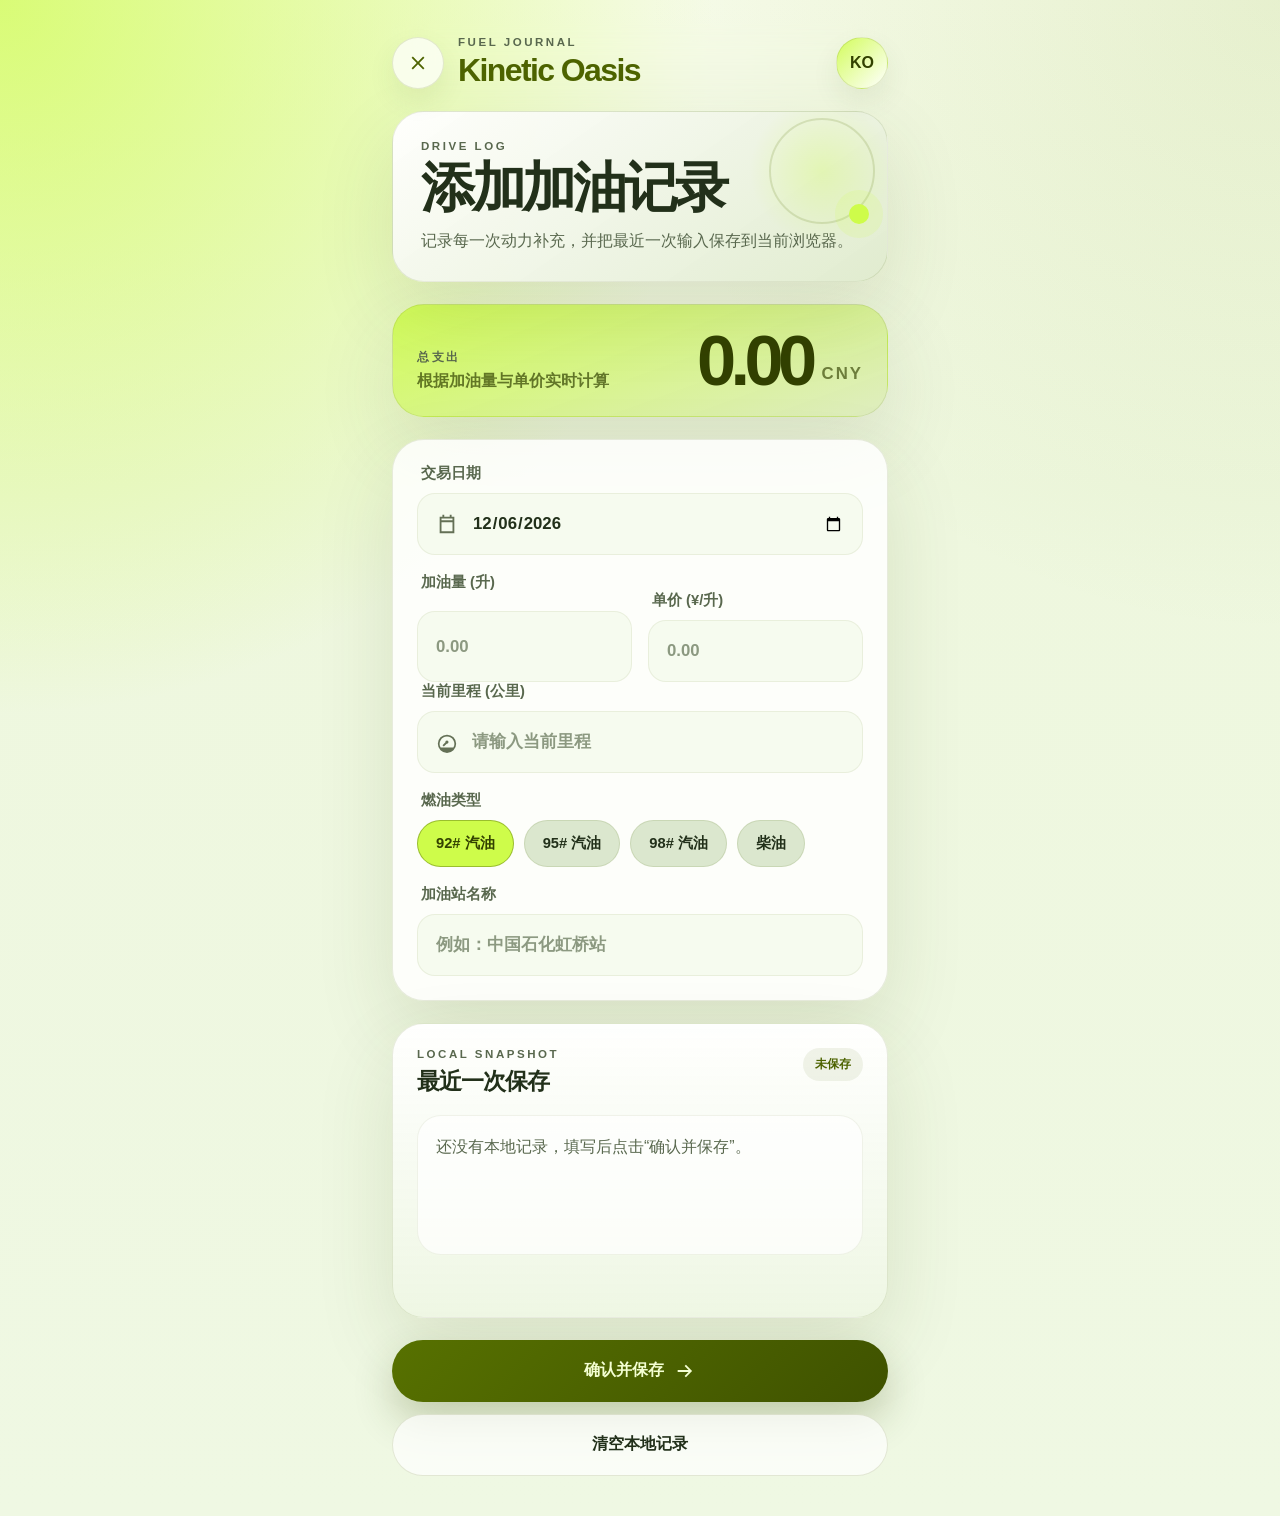
==== index.html @ adab6b33 "Initial commit: add Kinetic Oasis PWA" ====
<!DOCTYPE html>
<html lang="zh-CN">
<head>
  <meta charset="utf-8">
  <meta name="viewport" content="width=device-width, initial-scale=1.0, viewport-fit=cover">
  <meta name="description" content="Kinetic Oasis 加油记录应用，可在手机主屏幕安装并离线打开最近一次缓存页面。">
  <meta name="theme-color" content="#4d6300">
  <meta name="apple-mobile-web-app-capable" content="yes">
  <meta name="apple-mobile-web-app-status-bar-style" content="default">
  <meta name="apple-mobile-web-app-title" content="Kinetic Oasis">
  <title>Kinetic Oasis - 添加加油记录</title>
  <link rel="manifest" href="./manifest.webmanifest">
  <link rel="icon" href="./icons/icon-192.png" sizes="192x192" type="image/png">
  <link rel="apple-touch-icon" href="./icons/apple-touch-icon.png">
  <link rel="stylesheet" href="./styles.css">
</head>
<body>
  <div class="page-shell">
    <header class="topbar">
      <button class="icon-button" type="button" aria-label="关闭页面" data-action="close-page">
        <svg viewBox="0 0 24 24" aria-hidden="true">
          <path d="M6.4 5 5 6.4 10.6 12 5 17.6 6.4 19l5.6-5.6 5.6 5.6 1.4-1.4-5.6-5.6L19 6.4 17.6 5 12 10.6 6.4 5Z"></path>
        </svg>
      </button>
      <div class="brand-lockup">
        <p class="brand-eyebrow">Fuel Journal</p>
        <h1 class="brand-title">Kinetic Oasis</h1>
      </div>
      <div class="avatar" aria-hidden="true">KO</div>
    </header>

    <main class="content">
      <section class="hero">
        <div>
          <p class="hero-kicker">Drive Log</p>
          <h2>添加加油记录</h2>
          <p class="hero-copy">记录每一次动力补充，并把最近一次输入保存到当前浏览器。</p>
        </div>
        <div class="hero-orbit" aria-hidden="true">
          <span></span>
          <span></span>
          <span></span>
        </div>
      </section>

      <section class="summary-card">
        <div class="summary-copy">
          <p class="summary-label">总支出</p>
          <p class="summary-hint">根据加油量与单价实时计算</p>
        </div>
        <div class="summary-amount">
          <span class="amount-number" id="totalAmount">0.00</span>
          <span class="amount-currency">CNY</span>
        </div>
      </section>

      <form class="record-form" id="fuelForm">
        <section class="panel">
          <div class="field-group">
            <label class="field-label" for="date">交易日期</label>
            <div class="field-shell">
              <span class="field-icon" aria-hidden="true">
                <svg viewBox="0 0 24 24">
                  <path d="M7 2h2v2h6V2h2v2h3v18H4V4h3V2Zm11 8H6v10h12V10Zm0-4H6v2h12V6Z"></path>
                </svg>
              </span>
              <input id="date" name="date" type="date" required>
            </div>
          </div>

          <div class="field-grid">
            <div class="field-group">
              <label class="field-label" for="liters">加油量 (升)</label>
              <div class="field-shell">
                <input id="liters" name="liters" type="number" min="0" step="0.01" placeholder="0.00" inputmode="decimal" required>
              </div>
            </div>
            <div class="field-group">
              <label class="field-label" for="price">单价 (¥/升)</label>
              <div class="field-shell">
                <input id="price" name="price" type="number" min="0" step="0.01" placeholder="0.00" inputmode="decimal" required>
              </div>
            </div>
          </div>

          <div class="field-group">
            <label class="field-label" for="odometer">当前里程 (公里)</label>
            <div class="field-shell">
              <span class="field-icon" aria-hidden="true">
                <svg viewBox="0 0 24 24">
                  <path d="M12 4A10 10 0 1 0 22 14 10 10 0 0 0 12 4Zm0 2a8 8 0 0 1 6.93 12H5.07A8 8 0 0 1 12 6Zm0 4.25a1.75 1.75 0 0 0-1.7 2.14l-3.18 3.18 1.4 1.4 3.18-3.18A1.75 1.75 0 1 0 12 10.25Z"></path>
                </svg>
              </span>
              <input id="odometer" name="odometer" type="number" min="0" step="1" placeholder="请输入当前里程" inputmode="numeric" required>
            </div>
          </div>

          <div class="field-group">
            <p class="field-label">燃油类型</p>
            <div class="chip-row" id="fuelTypeGroup" role="radiogroup" aria-label="燃油类型">
              <button class="fuel-chip is-active" type="button" data-fuel-type="92# 汽油" role="radio" aria-checked="true">92# 汽油</button>
              <button class="fuel-chip" type="button" data-fuel-type="95# 汽油" role="radio" aria-checked="false">95# 汽油</button>
              <button class="fuel-chip" type="button" data-fuel-type="98# 汽油" role="radio" aria-checked="false">98# 汽油</button>
              <button class="fuel-chip" type="button" data-fuel-type="柴油" role="radio" aria-checked="false">柴油</button>
            </div>
          </div>

          <div class="field-group">
            <label class="field-label" for="station">加油站名称</label>
            <div class="field-shell">
              <input id="station" name="station" type="text" maxlength="40" placeholder="例如：中国石化虹桥站">
            </div>
          </div>
        </section>

        <section class="panel latest-panel">
          <div class="panel-heading">
            <div>
              <p class="panel-kicker">Local Snapshot</p>
              <h3>最近一次保存</h3>
            </div>
            <p class="panel-badge" id="saveState">未保存</p>
          </div>
          <div class="latest-card" id="latestRecord">
            <p class="latest-empty">还没有本地记录，填写后点击“确认并保存”。</p>
          </div>
          <p class="form-message" id="formMessage" aria-live="polite"></p>
        </section>

        <div class="action-row">
          <button class="primary-action" type="submit">
            <span>确认并保存</span>
            <svg viewBox="0 0 24 24" aria-hidden="true">
              <path d="M13 5.25 11.58 6.66 15.92 11H4v2h11.92l-4.34 4.34L13 18.75 19.75 12 13 5.25Z"></path>
            </svg>
          </button>
          <button class="ghost-action" id="clearButton" type="button">清空本地记录</button>
        </div>
      </form>
    </main>
  </div>

  <script src="./app.js"></script>
</body>
</html>
---- styles.css ----
:root {
  --background: #eef7de;
  --background-strong: #ddecbd;
  --surface: rgba(255, 255, 255, 0.84);
  --surface-strong: #f6fbef;
  --surface-muted: #dbe7ce;
  --surface-outline: rgba(77, 99, 0, 0.14);
  --text: #22301a;
  --text-soft: #59684e;
  --primary: #4d6300;
  --primary-bright: #cefc4a;
  --primary-ink: #324100;
  --danger: #9f2e12;
  --shadow: 0 30px 80px rgba(54, 71, 0, 0.12);
  --radius-xl: 32px;
  --radius-lg: 24px;
  --radius-md: 18px;
  --radius-sm: 14px;
  --font-display: "Segoe UI", "PingFang SC", "Microsoft YaHei", sans-serif;
  --font-body: "Segoe UI", "PingFang SC", "Microsoft YaHei", sans-serif;
}

* {
  box-sizing: border-box;
}

html {
  color-scheme: light;
}

body {
  margin: 0;
  min-height: 100vh;
  font-family: var(--font-body);
  color: var(--text);
  background:
    radial-gradient(circle at top left, rgba(206, 252, 74, 0.72), transparent 36%),
    radial-gradient(circle at top right, rgba(120, 162, 13, 0.12), transparent 32%),
    linear-gradient(180deg, #f6fbe9 0%, var(--background) 32%, #eff8e3 100%);
}

button,
input {
  font: inherit;
}

button {
  cursor: pointer;
}

input {
  width: 100%;
  border: 0;
  padding: 0;
  background: transparent;
  color: var(--text);
}

input:focus {
  outline: none;
}

input::-webkit-outer-spin-button,
input::-webkit-inner-spin-button {
  margin: 0;
  -webkit-appearance: none;
}

input[type="number"] {
  -moz-appearance: textfield;
}

.page-shell {
  width: min(100%, 540px);
  margin: 0 auto;
  padding: 24px 18px 40px;
}

.topbar {
  position: sticky;
  top: 0;
  z-index: 10;
  display: grid;
  grid-template-columns: 52px 1fr 52px;
  align-items: center;
  gap: 14px;
  padding: 12px 0 22px;
  backdrop-filter: blur(18px);
}

.icon-button,
.avatar {
  width: 52px;
  height: 52px;
  border-radius: 999px;
  border: 1px solid var(--surface-outline);
  background: rgba(255, 255, 255, 0.72);
  box-shadow: 0 12px 28px rgba(54, 71, 0, 0.08);
}

.icon-button {
  display: inline-flex;
  align-items: center;
  justify-content: center;
  color: var(--primary);
  transition: transform 140ms ease, box-shadow 140ms ease;
}

.icon-button:hover,
.fuel-chip:hover,
.ghost-action:hover,
.primary-action:hover {
  transform: translateY(-1px);
}

.icon-button:active,
.fuel-chip:active,
.ghost-action:active,
.primary-action:active {
  transform: scale(0.985);
}

.icon-button svg,
.field-icon svg,
.primary-action svg {
  width: 22px;
  height: 22px;
  fill: currentColor;
}

.brand-lockup {
  min-width: 0;
}

.brand-eyebrow,
.hero-kicker,
.summary-label,
.panel-kicker {
  margin: 0;
  color: var(--text-soft);
  font-size: 0.72rem;
  font-weight: 700;
  letter-spacing: 0.22em;
  text-transform: uppercase;
}

.brand-title {
  margin: 4px 0 0;
  font-family: var(--font-display);
  font-size: clamp(1.6rem, 4vw, 2rem);
  font-weight: 900;
  letter-spacing: -0.05em;
  color: var(--primary);
}

.avatar {
  display: grid;
  place-items: center;
  font-weight: 800;
  color: var(--primary-ink);
  background:
    linear-gradient(135deg, rgba(206, 252, 74, 0.9), rgba(255, 255, 255, 0.9)),
    var(--surface);
}

.content {
  display: grid;
  gap: 22px;
}

.hero {
  position: relative;
  overflow: hidden;
  padding: 28px;
  border: 1px solid rgba(77, 99, 0, 0.12);
  border-radius: var(--radius-xl);
  background:
    linear-gradient(145deg, rgba(255, 255, 255, 0.78), rgba(217, 231, 196, 0.8)),
    var(--surface);
  box-shadow: var(--shadow);
}

.hero h2 {
  margin: 10px 0 0;
  font-family: var(--font-display);
  font-size: clamp(2.25rem, 7vw, 3.4rem);
  line-height: 0.95;
  letter-spacing: -0.06em;
}

.hero-copy {
  width: min(100%, 28rem);
  margin: 14px 0 0;
  color: var(--text-soft);
  font-size: 0.98rem;
  line-height: 1.6;
}

.hero-orbit {
  position: absolute;
  right: -10px;
  top: -16px;
  width: 150px;
  height: 150px;
  pointer-events: none;
}

.hero-orbit span {
  position: absolute;
  border-radius: 999px;
}

.hero-orbit span:nth-child(1) {
  inset: 22px;
  border: 2px solid rgba(77, 99, 0, 0.16);
}

.hero-orbit span:nth-child(2) {
  inset: 0;
  background: radial-gradient(circle, rgba(206, 252, 74, 0.28), transparent 68%);
}

.hero-orbit span:nth-child(3) {
  right: 28px;
  bottom: 22px;
  width: 20px;
  height: 20px;
  background: var(--primary-bright);
  box-shadow: 0 0 0 14px rgba(206, 252, 74, 0.14);
}

.summary-card,
.panel {
  border: 1px solid rgba(77, 99, 0, 0.12);
  border-radius: var(--radius-xl);
  background: var(--surface);
  box-shadow: var(--shadow);
}

.summary-card {
  display: grid;
  gap: 16px;
  padding: 24px;
  background:
    linear-gradient(160deg, rgba(206, 252, 74, 0.92), rgba(221, 236, 189, 0.96)),
    var(--surface);
}

.summary-copy {
  display: grid;
  gap: 6px;
}

.summary-hint {
  margin: 0;
  color: rgba(50, 65, 0, 0.7);
  font-weight: 600;
}

.summary-amount {
  display: flex;
  align-items: flex-end;
  gap: 10px;
}

.amount-number {
  font-family: var(--font-display);
  font-size: clamp(3rem, 12vw, 4.4rem);
  line-height: 0.9;
  font-weight: 900;
  letter-spacing: -0.08em;
  color: var(--primary-ink);
}

.amount-currency {
  padding-bottom: 8px;
  color: rgba(50, 65, 0, 0.65);
  font-size: 1.05rem;
  font-weight: 800;
  letter-spacing: 0.12em;
}

.record-form {
  display: grid;
  gap: 22px;
}

.panel {
  padding: 24px;
}

.field-group {
  display: grid;
  gap: 10px;
}

.field-group + .field-group {
  margin-top: 18px;
}

.field-grid {
  display: grid;
  gap: 16px;
  margin-top: 18px;
}

.field-label {
  margin: 0 0 0 4px;
  color: var(--text-soft);
  font-size: 0.92rem;
  font-weight: 700;
}

.field-shell {
  display: flex;
  align-items: center;
  gap: 14px;
  min-height: 62px;
  padding: 0 18px;
  border: 1px solid rgba(77, 99, 0, 0.08);
  border-radius: var(--radius-md);
  background: var(--surface-strong);
  transition: border-color 140ms ease, box-shadow 140ms ease, transform 140ms ease;
}

.field-shell:focus-within {
  border-color: rgba(77, 99, 0, 0.28);
  box-shadow: 0 0 0 4px rgba(206, 252, 74, 0.32);
}

.field-shell input {
  font-size: 1.05rem;
  font-weight: 700;
}

.field-shell input::placeholder {
  color: #8c9981;
}

.field-icon {
  display: inline-flex;
  align-items: center;
  justify-content: center;
  color: #647056;
}

.chip-row {
  display: flex;
  flex-wrap: wrap;
  gap: 10px;
}

.fuel-chip {
  padding: 13px 18px;
  border: 1px solid rgba(77, 99, 0, 0.12);
  border-radius: 999px;
  background: var(--surface-muted);
  color: var(--text);
  font-size: 0.92rem;
  font-weight: 800;
  transition: transform 140ms ease, background-color 140ms ease, color 140ms ease, border-color 140ms ease;
}

.fuel-chip.is-active {
  border-color: rgba(77, 99, 0, 0.4);
  background: var(--primary-bright);
  color: var(--primary-ink);
}

.latest-panel {
  background:
    linear-gradient(180deg, rgba(255, 255, 255, 0.8), rgba(237, 246, 225, 0.92)),
    var(--surface);
}

.panel-heading {
  display: flex;
  align-items: flex-start;
  justify-content: space-between;
  gap: 18px;
  margin-bottom: 18px;
}

.panel-heading h3 {
  margin: 6px 0 0;
  font-size: 1.45rem;
  font-weight: 900;
  letter-spacing: -0.04em;
}

.panel-badge {
  margin: 0;
  padding: 8px 12px;
  border-radius: 999px;
  background: rgba(77, 99, 0, 0.08);
  color: var(--primary);
  font-size: 0.78rem;
  font-weight: 800;
}

.latest-card {
  min-height: 140px;
  padding: 18px;
  border-radius: var(--radius-lg);
  background: rgba(255, 255, 255, 0.7);
  border: 1px solid rgba(77, 99, 0, 0.08);
}

.latest-empty,
.form-message {
  margin: 0;
  color: var(--text-soft);
  line-height: 1.6;
}

.latest-grid {
  display: grid;
  gap: 12px;
}

.latest-topline {
  display: flex;
  justify-content: space-between;
  gap: 12px;
  align-items: baseline;
  flex-wrap: wrap;
}

.latest-cost {
  font-size: 1.8rem;
  font-weight: 900;
  letter-spacing: -0.05em;
  color: var(--primary);
}

.latest-meta {
  display: grid;
  grid-template-columns: repeat(2, minmax(0, 1fr));
  gap: 10px 14px;
}

.meta-item {
  padding: 12px 14px;
  border-radius: var(--radius-sm);
  background: rgba(221, 236, 189, 0.55);
}

.meta-label {
  display: block;
  margin-bottom: 4px;
  color: var(--text-soft);
  font-size: 0.75rem;
  font-weight: 700;
  letter-spacing: 0.08em;
  text-transform: uppercase;
}

.meta-value {
  font-weight: 800;
}

.form-message {
  min-height: 1.6em;
  margin-top: 14px;
  font-size: 0.92rem;
}

.form-message.is-success {
  color: var(--primary);
}

.form-message.is-error {
  color: var(--danger);
}

.action-row {
  display: grid;
  gap: 12px;
}

.primary-action,
.ghost-action {
  display: inline-flex;
  align-items: center;
  justify-content: center;
  gap: 10px;
  min-height: 62px;
  padding: 0 22px;
  border-radius: 999px;
  font-size: 1rem;
  font-weight: 900;
  transition: transform 140ms ease, box-shadow 140ms ease, background-color 140ms ease;
}

.primary-action {
  border: 0;
  color: #f4ffd2;
  background:
    linear-gradient(135deg, #577100, #3f5200);
  box-shadow: 0 18px 40px rgba(54, 71, 0, 0.24);
}

.ghost-action {
  border: 1px solid rgba(77, 99, 0, 0.14);
  color: var(--text);
  background: rgba(255, 255, 255, 0.7);
}

@media (min-width: 640px) {
  .page-shell {
    padding-left: 22px;
    padding-right: 22px;
  }

  .summary-card {
    grid-template-columns: 1.2fr auto;
    align-items: end;
  }

  .field-grid {
    grid-template-columns: repeat(2, minmax(0, 1fr));
  }
}

@media (max-width: 420px) {
  .page-shell {
    padding-left: 14px;
    padding-right: 14px;
  }

  .panel,
  .hero,
  .summary-card {
    padding: 20px;
  }

  .topbar {
    grid-template-columns: 48px 1fr 48px;
  }

  .icon-button,
  .avatar {
    width: 48px;
    height: 48px;
  }
}
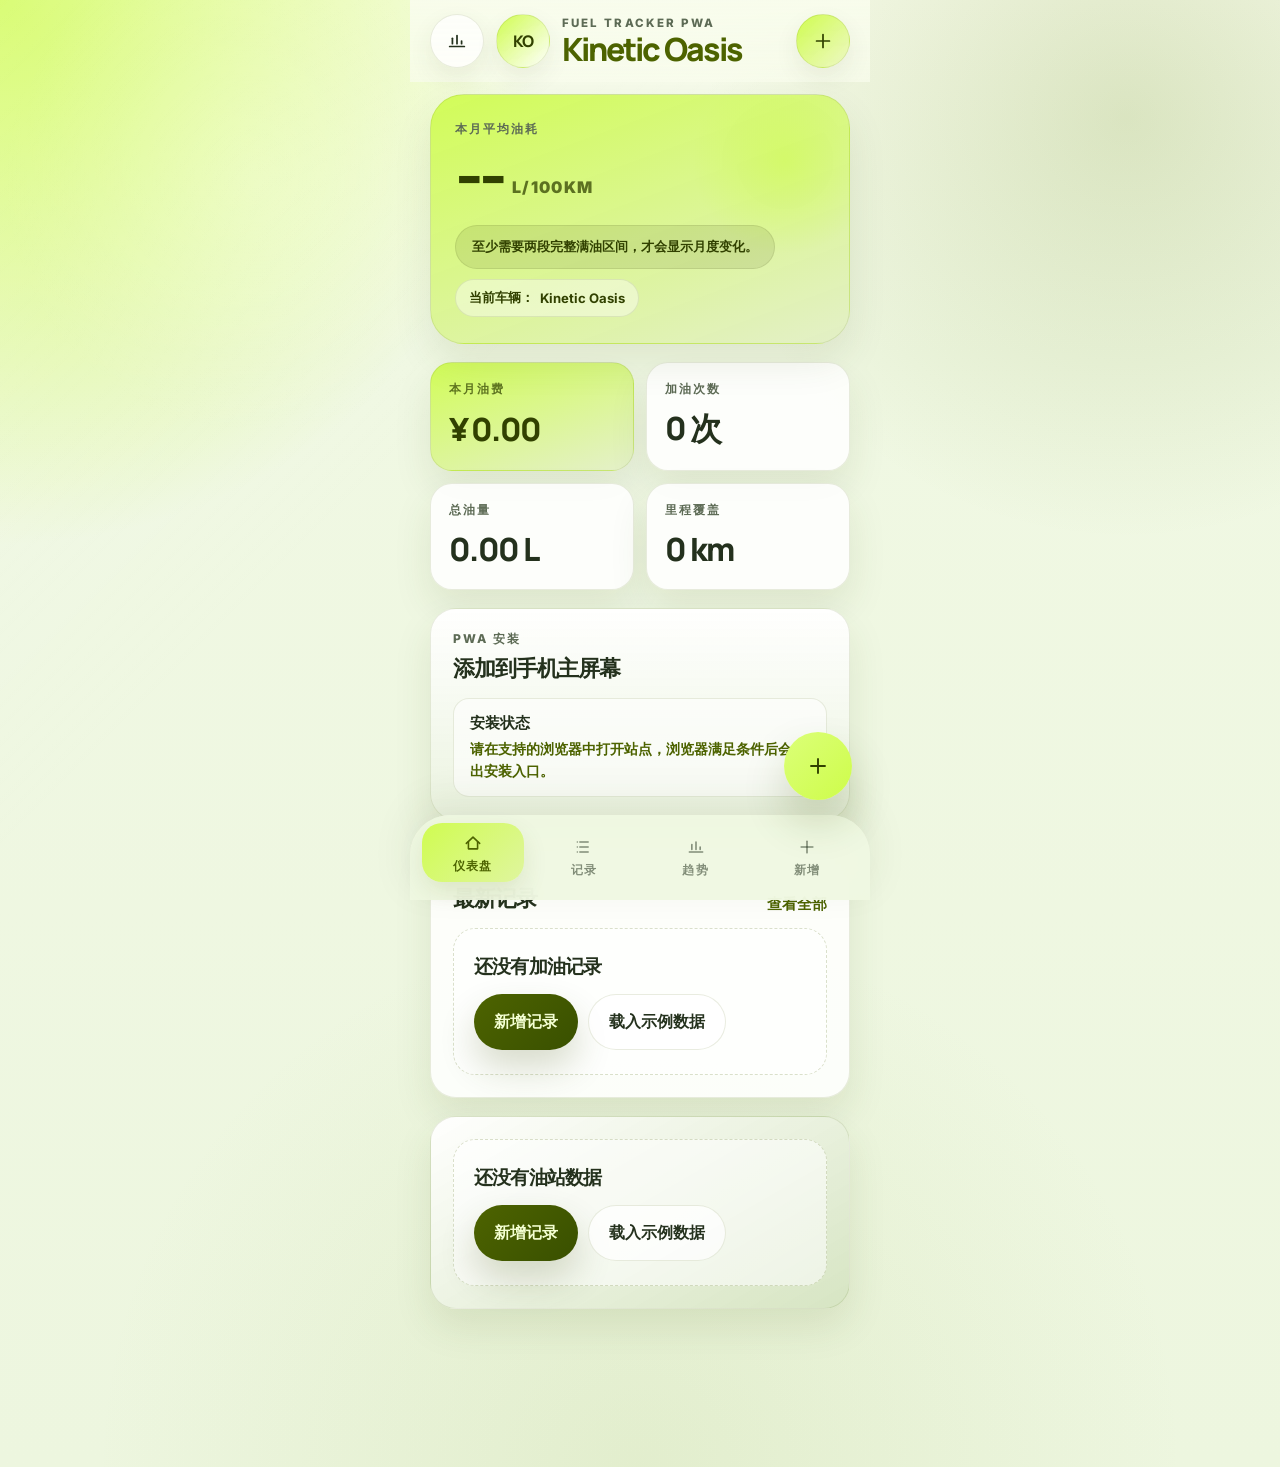
==== commit 3245ce24: "Refine mobile four-page fuel tracking PWA" ====
--- a/index.html
+++ b/index.html
@@ -3,141 +3,157 @@
 <head>
   <meta charset="utf-8">
   <meta name="viewport" content="width=device-width, initial-scale=1.0, viewport-fit=cover">
-  <meta name="description" content="Kinetic Oasis 加油记录应用，可在手机主屏幕安装并离线打开最近一次缓存页面。">
+  <meta name="description" content="Kinetic Oasis 手机版燃油记录 PWA，支持仪表盘、日志、趋势与离线访问。">
   <meta name="theme-color" content="#4d6300">
   <meta name="apple-mobile-web-app-capable" content="yes">
   <meta name="apple-mobile-web-app-status-bar-style" content="default">
   <meta name="apple-mobile-web-app-title" content="Kinetic Oasis">
-  <title>Kinetic Oasis - 添加加油记录</title>
+  <title>Kinetic Oasis - 仪表盘</title>
   <link rel="manifest" href="./manifest.webmanifest">
   <link rel="icon" href="./icons/icon-192.png" sizes="192x192" type="image/png">
   <link rel="apple-touch-icon" href="./icons/apple-touch-icon.png">
   <link rel="stylesheet" href="./styles.css">
 </head>
-<body>
-  <div class="page-shell">
-    <header class="topbar">
-      <button class="icon-button" type="button" aria-label="关闭页面" data-action="close-page">
-        <svg viewBox="0 0 24 24" aria-hidden="true">
-          <path d="M6.4 5 5 6.4 10.6 12 5 17.6 6.4 19l5.6-5.6 5.6 5.6 1.4-1.4-5.6-5.6L19 6.4 17.6 5 12 10.6 6.4 5Z"></path>
-        </svg>
-      </button>
-      <div class="brand-lockup">
-        <p class="brand-eyebrow">Fuel Journal</p>
+<body data-page="dashboard" data-nav-group="dashboard">
+  <header class="topbar">
+    <a class="icon-button" href="./stats.html" aria-label="查看趋势">
+      <svg class="icon" viewBox="0 0 24 24" aria-hidden="true">
+        <path d="M4 18h16"></path>
+        <path d="M7 15V9"></path>
+        <path d="M12 15V6"></path>
+        <path d="M17 15v-3"></path>
+      </svg>
+    </a>
+    <div class="topbar-brand">
+      <span class="brand-mark" aria-hidden="true">KO</span>
+      <div class="brand-copy">
+        <p class="eyebrow">Fuel Tracker PWA</p>
         <h1 class="brand-title">Kinetic Oasis</h1>
       </div>
-      <div class="avatar" aria-hidden="true">KO</div>
-    </header>
+    </div>
+    <a class="icon-button icon-button-primary" href="./add.html" aria-label="添加记录">
+      <svg class="icon" viewBox="0 0 24 24" aria-hidden="true">
+        <path d="M12 5v14"></path>
+        <path d="M5 12h14"></path>
+      </svg>
+    </a>
+  </header>
 
-    <main class="content">
-      <section class="hero">
-        <div>
-          <p class="hero-kicker">Drive Log</p>
-          <h2>添加加油记录</h2>
-          <p class="hero-copy">记录每一次动力补充，并把最近一次输入保存到当前浏览器。</p>
-        </div>
-        <div class="hero-orbit" aria-hidden="true">
-          <span></span>
-          <span></span>
-          <span></span>
+  <div class="app-shell">
+    <main class="main-stack">
+      <p class="notice-banner" id="pageFlash" hidden></p>
+
+      <section class="hero-card hero-primary">
+        <div class="hero-layout">
+          <div>
+            <p class="hero-kicker">本月平均油耗</p>
+            <div class="hero-row">
+              <h2 class="hero-heading" id="dashboardEfficiency">--</h2>
+              <span class="hero-unit">L/100km</span>
+            </div>
+          </div>
+          <div class="hero-chip-row">
+            <span class="hero-chip hero-chip-strong" id="dashboardEfficiencyDelta">--</span>
+            <span class="hero-chip">当前车辆：<strong id="dashboardVehicleName">Kinetic Oasis</strong></span>
+          </div>
         </div>
       </section>
 
-      <section class="summary-card">
-        <div class="summary-copy">
-          <p class="summary-label">总支出</p>
-          <p class="summary-hint">根据加油量与单价实时计算</p>
+      <section class="metric-grid">
+        <article class="metric-card metric-card-accent">
+          <p class="metric-label">本月油费</p>
+          <p class="metric-value" id="dashboardMonthlySpend">¥ 0.00</p>
+        </article>
+        <article class="metric-card">
+          <p class="metric-label">加油次数</p>
+          <p class="metric-value" id="dashboardMonthlyCount">0 次</p>
+        </article>
+        <article class="metric-card">
+          <p class="metric-label">总油量</p>
+          <p class="metric-value" id="dashboardMonthlyLiters">0.00 L</p>
+        </article>
+        <article class="metric-card">
+          <p class="metric-label">里程覆盖</p>
+          <p class="metric-value" id="dashboardMonthlyDistance">0 km</p>
+        </article>
+      </section>
+
+      <section class="panel soft">
+        <div class="section-head">
+          <div>
+            <p class="section-title">PWA 安装</p>
+            <h2>添加到手机主屏幕</h2>
+          </div>
         </div>
-        <div class="summary-amount">
-          <span class="amount-number" id="totalAmount">0.00</span>
-          <span class="amount-currency">CNY</span>
+        <div class="status-item">
+          <div>
+            <strong>安装状态</strong>
+            <span class="muted" id="installStatus">请在支持的浏览器中打开站点，浏览器满足条件后会给出安装入口。</span>
+          </div>
+          <button class="button-secondary" id="installButton" type="button" hidden>安装应用</button>
         </div>
       </section>
 
-      <form class="record-form" id="fuelForm">
-        <section class="panel">
-          <div class="field-group">
-            <label class="field-label" for="date">交易日期</label>
-            <div class="field-shell">
-              <span class="field-icon" aria-hidden="true">
-                <svg viewBox="0 0 24 24">
-                  <path d="M7 2h2v2h6V2h2v2h3v18H4V4h3V2Zm11 8H6v10h12V10Zm0-4H6v2h12V6Z"></path>
-                </svg>
-              </span>
-              <input id="date" name="date" type="date" required>
-            </div>
+      <section class="panel">
+        <div class="section-head">
+          <div>
+            <p class="section-title">最近加油</p>
+            <h2>最新记录</h2>
           </div>
+          <a class="text-link" href="./logs.html">查看全部</a>
+        </div>
+        <div class="record-list" id="dashboardRecentRecords"></div>
+      </section>
 
-          <div class="field-grid">
-            <div class="field-group">
-              <label class="field-label" for="liters">加油量 (升)</label>
-              <div class="field-shell">
-                <input id="liters" name="liters" type="number" min="0" step="0.01" placeholder="0.00" inputmode="decimal" required>
-              </div>
-            </div>
-            <div class="field-group">
-              <label class="field-label" for="price">单价 (¥/升)</label>
-              <div class="field-shell">
-                <input id="price" name="price" type="number" min="0" step="0.01" placeholder="0.00" inputmode="decimal" required>
-              </div>
-            </div>
-          </div>
+      <section class="panel highlight" id="dashboardStationSpotlight"></section>
+      <div class="spacer-bottom"></div>
+    </main>
+  </div>
 
-          <div class="field-group">
-            <label class="field-label" for="odometer">当前里程 (公里)</label>
-            <div class="field-shell">
-              <span class="field-icon" aria-hidden="true">
-                <svg viewBox="0 0 24 24">
-                  <path d="M12 4A10 10 0 1 0 22 14 10 10 0 0 0 12 4Zm0 2a8 8 0 0 1 6.93 12H5.07A8 8 0 0 1 12 6Zm0 4.25a1.75 1.75 0 0 0-1.7 2.14l-3.18 3.18 1.4 1.4 3.18-3.18A1.75 1.75 0 1 0 12 10.25Z"></path>
-                </svg>
-              </span>
-              <input id="odometer" name="odometer" type="number" min="0" step="1" placeholder="请输入当前里程" inputmode="numeric" required>
-            </div>
-          </div>
+  <a class="fab" href="./add.html" aria-label="新增记录">
+    <svg class="icon" viewBox="0 0 24 24" aria-hidden="true">
+      <path d="M12 5v14"></path>
+      <path d="M5 12h14"></path>
+    </svg>
+  </a>
 
-          <div class="field-group">
-            <p class="field-label">燃油类型</p>
-            <div class="chip-row" id="fuelTypeGroup" role="radiogroup" aria-label="燃油类型">
-              <button class="fuel-chip is-active" type="button" data-fuel-type="92# 汽油" role="radio" aria-checked="true">92# 汽油</button>
-              <button class="fuel-chip" type="button" data-fuel-type="95# 汽油" role="radio" aria-checked="false">95# 汽油</button>
-              <button class="fuel-chip" type="button" data-fuel-type="98# 汽油" role="radio" aria-checked="false">98# 汽油</button>
-              <button class="fuel-chip" type="button" data-fuel-type="柴油" role="radio" aria-checked="false">柴油</button>
-            </div>
-          </div>
-
-          <div class="field-group">
-            <label class="field-label" for="station">加油站名称</label>
-            <div class="field-shell">
-              <input id="station" name="station" type="text" maxlength="40" placeholder="例如：中国石化虹桥站">
-            </div>
-          </div>
-        </section>
-
-        <section class="panel latest-panel">
-          <div class="panel-heading">
-            <div>
-              <p class="panel-kicker">Local Snapshot</p>
-              <h3>最近一次保存</h3>
-            </div>
-            <p class="panel-badge" id="saveState">未保存</p>
-          </div>
-          <div class="latest-card" id="latestRecord">
-            <p class="latest-empty">还没有本地记录，填写后点击“确认并保存”。</p>
-          </div>
-          <p class="form-message" id="formMessage" aria-live="polite"></p>
-        </section>
-
-        <div class="action-row">
-          <button class="primary-action" type="submit">
-            <span>确认并保存</span>
-            <svg viewBox="0 0 24 24" aria-hidden="true">
-              <path d="M13 5.25 11.58 6.66 15.92 11H4v2h11.92l-4.34 4.34L13 18.75 19.75 12 13 5.25Z"></path>
-            </svg>
-          </button>
-          <button class="ghost-action" id="clearButton" type="button">清空本地记录</button>
-        </div>
-      </form>
-    </main>
+  <div class="bottom-nav-wrap">
+    <nav class="bottom-nav" aria-label="主导航">
+      <a class="nav-item" href="./index.html" data-nav="dashboard">
+        <svg class="icon nav-icon" viewBox="0 0 24 24" aria-hidden="true">
+          <path d="M4 12.5 12 5l8 7.5"></path>
+          <path d="M6.5 10.5V19h11v-8.5"></path>
+        </svg>
+        <span class="nav-label">仪表盘</span>
+      </a>
+      <a class="nav-item" href="./logs.html" data-nav="logs">
+        <svg class="icon nav-icon" viewBox="0 0 24 24" aria-hidden="true">
+          <path d="M7 6h10"></path>
+          <path d="M7 12h10"></path>
+          <path d="M7 18h10"></path>
+          <path d="M4 6h.01"></path>
+          <path d="M4 12h.01"></path>
+          <path d="M4 18h.01"></path>
+        </svg>
+        <span class="nav-label">记录</span>
+      </a>
+      <a class="nav-item" href="./stats.html" data-nav="stats">
+        <svg class="icon nav-icon" viewBox="0 0 24 24" aria-hidden="true">
+          <path d="M4 18h16"></path>
+          <path d="M7 15V9"></path>
+          <path d="M12 15V6"></path>
+          <path d="M17 15v-3"></path>
+        </svg>
+        <span class="nav-label">趋势</span>
+      </a>
+      <a class="nav-item" href="./add.html" data-nav="add">
+        <svg class="icon nav-icon" viewBox="0 0 24 24" aria-hidden="true">
+          <path d="M12 5v14"></path>
+          <path d="M5 12h14"></path>
+        </svg>
+        <span class="nav-label">新增</span>
+      </a>
+    </nav>
   </div>
 
   <script src="./app.js"></script>
--- a/styles.css
+++ b/styles.css
@@ -1,23 +1,32 @@
+@import url("https://fonts.googleapis.com/css2?family=Inter:wght@400;500;600;700;800&family=Manrope:wght@700;800&display=swap");
+
 :root {
-  --background: #eef7de;
-  --background-strong: #ddecbd;
+  --bg: #eff7df;
+  --bg-strong: #dce9bf;
   --surface: rgba(255, 255, 255, 0.84);
-  --surface-strong: #f6fbef;
-  --surface-muted: #dbe7ce;
-  --surface-outline: rgba(77, 99, 0, 0.14);
-  --text: #22301a;
-  --text-soft: #59684e;
+  --surface-strong: #f8fbf1;
+  --surface-soft: #e5efda;
+  --surface-tint: #cfddbd;
+  --line: rgba(77, 99, 0, 0.12);
+  --line-strong: rgba(77, 99, 0, 0.2);
+  --text: #24311d;
+  --text-soft: #5d6b55;
   --primary: #4d6300;
+  --primary-strong: #395000;
   --primary-bright: #cefc4a;
-  --primary-ink: #324100;
-  --danger: #9f2e12;
-  --shadow: 0 30px 80px rgba(54, 71, 0, 0.12);
-  --radius-xl: 32px;
-  --radius-lg: 24px;
-  --radius-md: 18px;
-  --radius-sm: 14px;
-  --font-display: "Segoe UI", "PingFang SC", "Microsoft YaHei", sans-serif;
-  --font-body: "Segoe UI", "PingFang SC", "Microsoft YaHei", sans-serif;
+  --primary-ink: #314100;
+  --warning: #8f5b00;
+  --danger: #aa2c10;
+  --success: #3d5a00;
+  --shadow-lg: 0 32px 80px rgba(63, 83, 0, 0.12);
+  --shadow-md: 0 18px 38px rgba(63, 83, 0, 0.1);
+  --radius-2xl: 34px;
+  --radius-xl: 26px;
+  --radius-lg: 22px;
+  --radius-md: 16px;
+  --radius-sm: 12px;
+  --font-display: "Manrope", "PingFang SC", "Microsoft YaHei", sans-serif;
+  --font-body: "Inter", "PingFang SC", "Microsoft YaHei", sans-serif;
 }
 
 * {
@@ -34,513 +43,1227 @@
   font-family: var(--font-body);
   color: var(--text);
   background:
-    radial-gradient(circle at top left, rgba(206, 252, 74, 0.72), transparent 36%),
-    radial-gradient(circle at top right, rgba(120, 162, 13, 0.12), transparent 32%),
-    linear-gradient(180deg, #f6fbe9 0%, var(--background) 32%, #eff8e3 100%);
-}
-
+    radial-gradient(circle at top left, rgba(206, 252, 74, 0.88), transparent 28%),
+    radial-gradient(circle at 88% 8%, rgba(94, 128, 10, 0.18), transparent 24%),
+    radial-gradient(circle at 50% 100%, rgba(161, 188, 97, 0.14), transparent 34%),
+    linear-gradient(180deg, #f8fcec 0%, #f0f8e3 24%, #edf6df 100%);
+  -webkit-tap-highlight-color: transparent;
+}
+
+body::before {
+  content: "";
+  position: fixed;
+  inset: 0;
+  pointer-events: none;
+  background:
+    linear-gradient(135deg, rgba(255, 255, 255, 0.18), transparent 40%),
+    radial-gradient(circle at 20% 20%, rgba(255, 255, 255, 0.26), transparent 20%);
+  opacity: 0.9;
+}
+
+a,
 button,
-input {
+input,
+select,
+textarea {
   font: inherit;
 }
 
+a {
+  color: inherit;
+  text-decoration: none;
+}
+
 button {
+  border: 0;
   cursor: pointer;
-}
-
-input {
+  background: none;
+  color: inherit;
+}
+
+input,
+select,
+textarea {
   width: 100%;
+  color: var(--text);
+}
+
+input,
+select,
+textarea {
+  appearance: none;
   border: 0;
-  padding: 0;
   background: transparent;
-  color: var(--text);
-}
-
-input:focus {
+}
+
+input:focus,
+select:focus,
+textarea:focus {
   outline: none;
 }
 
-input::-webkit-outer-spin-button,
-input::-webkit-inner-spin-button {
+textarea {
+  resize: vertical;
+}
+
+img {
+  display: block;
+  max-width: 100%;
+}
+
+svg {
+  display: block;
+}
+
+[hidden] {
+  display: none !important;
+}
+
+:focus-visible {
+  outline: 3px solid rgba(206, 252, 74, 0.95);
+  outline-offset: 3px;
+}
+
+.app-shell {
+  position: relative;
+  z-index: 1;
+  width: min(100%, 460px);
+  margin: 0 auto;
+  padding: calc(94px + env(safe-area-inset-top)) 16px calc(132px + env(safe-area-inset-bottom));
+}
+
+.main-stack {
+  display: grid;
+  gap: 18px;
+}
+
+.topbar {
+  position: fixed;
+  top: 0;
+  left: 50%;
+  z-index: 40;
+  display: grid;
+  grid-template-columns: 54px 1fr 54px;
+  align-items: center;
+  gap: 12px;
+  width: min(100%, 460px);
+  padding: calc(14px + env(safe-area-inset-top)) 16px 14px;
+  transform: translateX(-50%);
+  background: linear-gradient(180deg, rgba(248, 252, 236, 0.96), rgba(248, 252, 236, 0.74));
+  backdrop-filter: blur(18px);
+}
+
+.topbar-copy,
+.brand-copy {
+  min-width: 0;
+}
+
+.topbar-brand {
+  display: flex;
+  align-items: center;
+  gap: 12px;
+  min-width: 0;
+}
+
+.topbar-brand-centered {
+  justify-content: center;
+}
+
+.eyebrow {
   margin: 0;
-  -webkit-appearance: none;
-}
-
-input[type="number"] {
-  -moz-appearance: textfield;
-}
-
-.page-shell {
-  width: min(100%, 540px);
-  margin: 0 auto;
-  padding: 24px 18px 40px;
-}
-
-.topbar {
-  position: sticky;
-  top: 0;
-  z-index: 10;
-  display: grid;
-  grid-template-columns: 52px 1fr 52px;
-  align-items: center;
-  gap: 14px;
-  padding: 12px 0 22px;
-  backdrop-filter: blur(18px);
+  color: var(--text-soft);
+  font-size: 0.72rem;
+  font-weight: 800;
+  letter-spacing: 0.18em;
+  text-transform: uppercase;
+}
+
+.page-title,
+.brand-title {
+  margin: 3px 0 0;
+  font-family: var(--font-display);
+  font-size: clamp(1.5rem, 5vw, 2rem);
+  font-weight: 900;
+  letter-spacing: -0.06em;
+  color: var(--primary);
+}
+
+.brand-title {
+  line-height: 1.02;
+}
+
+.topbar-copy .page-subtitle,
+.brand-copy .page-subtitle {
+  margin: 6px 0 0;
+  color: var(--text-soft);
+  font-size: 0.88rem;
 }
 
 .icon-button,
-.avatar {
-  width: 52px;
-  height: 52px;
-  border-radius: 999px;
-  border: 1px solid var(--surface-outline);
-  background: rgba(255, 255, 255, 0.72);
-  box-shadow: 0 12px 28px rgba(54, 71, 0, 0.08);
-}
-
-.icon-button {
+.icon-button-primary,
+.avatar-chip,
+.brand-mark,
+.brand-mark-static {
   display: inline-flex;
   align-items: center;
   justify-content: center;
-  color: var(--primary);
-  transition: transform 140ms ease, box-shadow 140ms ease;
+  width: 54px;
+  height: 54px;
+  border-radius: 999px;
+  border: 1px solid var(--line);
+  background: rgba(255, 255, 255, 0.74);
+  box-shadow: 0 10px 24px rgba(53, 69, 0, 0.08);
+  transition: transform 140ms ease, box-shadow 140ms ease, border-color 140ms ease;
+}
+
+.brand-mark,
+.brand-mark-static {
+  font-family: var(--font-display);
+  font-size: 1rem;
+  font-weight: 900;
+  letter-spacing: -0.05em;
+  color: var(--primary-ink);
+  background: linear-gradient(135deg, rgba(206, 252, 74, 0.96), rgba(255, 255, 255, 0.9));
+}
+
+.icon-button-primary {
+  color: var(--primary-ink);
+  background: linear-gradient(135deg, rgba(206, 252, 74, 0.96), rgba(237, 248, 193, 0.92));
 }
 
 .icon-button:hover,
-.fuel-chip:hover,
-.ghost-action:hover,
-.primary-action:hover {
+.icon-button-primary:hover,
+.avatar-chip:hover,
+.brand-mark:hover,
+.button:hover,
+.button-secondary:hover,
+.button-ghost:hover,
+.fab:hover,
+.nav-item:hover,
+.action-tile:hover,
+.chip-button:hover,
+.record-card:hover,
+.station-card:hover,
+.insight-card:hover {
   transform: translateY(-1px);
 }
 
 .icon-button:active,
-.fuel-chip:active,
-.ghost-action:active,
-.primary-action:active {
+.icon-button-primary:active,
+.avatar-chip:active,
+.brand-mark:active,
+.button:active,
+.button-secondary:active,
+.button-ghost:active,
+.fab:active,
+.nav-item:active,
+.action-tile:active,
+.chip-button:active,
+.record-card:active,
+.station-card:active,
+.insight-card:active {
   transform: scale(0.985);
 }
 
-.icon-button svg,
-.field-icon svg,
-.primary-action svg {
+.icon {
   width: 22px;
   height: 22px;
-  fill: currentColor;
-}
-
-.brand-lockup {
-  min-width: 0;
-}
-
-.brand-eyebrow,
+  stroke: currentColor;
+  fill: none;
+  stroke-width: 1.9;
+  stroke-linecap: round;
+  stroke-linejoin: round;
+}
+
+.avatar-chip {
+  font-weight: 900;
+  color: var(--primary-ink);
+  background:
+    linear-gradient(135deg, rgba(206, 252, 74, 0.96), rgba(255, 255, 255, 0.9)),
+    rgba(255, 255, 255, 0.82);
+}
+
+.panel,
+.hero-card,
+.record-card,
+.station-card,
+.insight-card,
+.metric-card,
+.summary-strip {
+  border: 1px solid var(--line);
+  background: var(--surface);
+  box-shadow: var(--shadow-md);
+}
+
+.hero-card {
+  position: relative;
+  overflow: hidden;
+  padding: 26px 24px;
+  border-radius: var(--radius-2xl);
+}
+
+.hero-card::after {
+  content: "";
+  position: absolute;
+  right: -30px;
+  top: -28px;
+  width: 188px;
+  height: 188px;
+  border-radius: 999px;
+  background: radial-gradient(circle, rgba(206, 252, 74, 0.52), transparent 70%);
+  pointer-events: none;
+}
+
+.hero-card.hero-primary {
+  color: var(--primary-ink);
+  background:
+    linear-gradient(160deg, rgba(206, 252, 74, 0.92), rgba(226, 239, 197, 0.96)),
+    var(--surface);
+}
+
+.hero-card.hero-surface {
+  background:
+    linear-gradient(145deg, rgba(255, 255, 255, 0.86), rgba(223, 235, 203, 0.88)),
+    var(--surface);
+}
+
+.hero-layout {
+  position: relative;
+  z-index: 1;
+  display: grid;
+  gap: 18px;
+}
+
+.hero-layout-split {
+  grid-template-columns: minmax(0, 1.3fr) minmax(0, 0.9fr);
+  align-items: end;
+}
+
+.hero-side-stack {
+  display: grid;
+  gap: 12px;
+}
+
+.hero-mini-panel {
+  display: grid;
+  gap: 6px;
+  padding: 16px;
+  border-radius: 24px;
+  border: 1px solid rgba(49, 65, 0, 0.1);
+  background: rgba(255, 255, 255, 0.42);
+  box-shadow: inset 0 1px 0 rgba(255, 255, 255, 0.24);
+}
+
+.hero-mini-panel strong {
+  font-family: var(--font-display);
+  font-size: 1.08rem;
+  font-weight: 800;
+  letter-spacing: -0.03em;
+}
+
+.hero-mini-panel span {
+  color: rgba(49, 65, 0, 0.74);
+  font-size: 0.84rem;
+  line-height: 1.5;
+}
+
 .hero-kicker,
-.summary-label,
-.panel-kicker {
+.mini-label,
+.metric-label,
+.chart-title,
+.section-title {
   margin: 0;
   color: var(--text-soft);
-  font-size: 0.72rem;
-  font-weight: 700;
-  letter-spacing: 0.22em;
+  font-size: 0.76rem;
+  font-weight: 800;
+  letter-spacing: 0.16em;
   text-transform: uppercase;
 }
 
-.brand-title {
+.hero-heading {
+  margin: 6px 0 0;
+  font-family: var(--font-display);
+  font-size: clamp(2.4rem, 9vw, 4.25rem);
+  line-height: 0.92;
+  font-weight: 900;
+  letter-spacing: -0.08em;
+}
+
+.hero-heading-money {
+  font-size: clamp(2.2rem, 11vw, 3.9rem);
+}
+
+.hero-row {
+  display: flex;
+  align-items: flex-end;
+  gap: 10px;
+  flex-wrap: wrap;
+}
+
+.hero-unit {
+  padding-bottom: 10px;
+  color: rgba(49, 65, 0, 0.74);
+  font-size: 1rem;
+  font-weight: 900;
+  letter-spacing: 0.08em;
+  text-transform: uppercase;
+}
+
+.hero-copy {
+  margin: 0;
+  width: min(100%, 28rem);
+  color: rgba(49, 65, 0, 0.74);
+  line-height: 1.65;
+}
+
+.hero-chip-row,
+.inline-actions,
+.chip-group,
+.tag-row,
+.quick-grid {
+  display: flex;
+  flex-wrap: wrap;
+  gap: 10px;
+}
+
+.hero-chip,
+.pill,
+.tag,
+.status-badge {
+  display: inline-flex;
+  align-items: center;
+  gap: 6px;
+  padding: 9px 13px;
+  border-radius: 999px;
+  border: 1px solid rgba(49, 65, 0, 0.1);
+  background: rgba(255, 255, 255, 0.42);
+  color: var(--primary-ink);
+  font-size: 0.82rem;
+  font-weight: 800;
+}
+
+.hero-chip-strong {
+  justify-self: start;
+  min-height: 44px;
+  padding: 12px 16px;
+  background: rgba(49, 65, 0, 0.1);
+  color: var(--primary-ink);
+}
+
+.quick-grid {
+  display: grid;
+  grid-template-columns: repeat(3, minmax(0, 1fr));
+}
+
+.action-tile {
+  display: grid;
+  gap: 8px;
+  min-height: 106px;
+  padding: 16px 14px;
+  border-radius: var(--radius-lg);
+  border: 1px solid var(--line);
+  background: rgba(255, 255, 255, 0.62);
+  box-shadow: 0 12px 28px rgba(59, 75, 0, 0.07);
+  transition: transform 140ms ease, box-shadow 140ms ease;
+}
+
+.action-tile strong {
+  font-size: 1rem;
+  line-height: 1.3;
+}
+
+.action-tile span {
+  color: var(--text-soft);
+  font-size: 0.82rem;
+  line-height: 1.45;
+}
+
+.section-head {
+  display: flex;
+  align-items: flex-end;
+  justify-content: space-between;
+  gap: 12px;
+  margin-bottom: 14px;
+}
+
+.section-head h2,
+.section-head h3 {
   margin: 4px 0 0;
   font-family: var(--font-display);
-  font-size: clamp(1.6rem, 4vw, 2rem);
+  font-size: 1.4rem;
+  font-weight: 900;
+  letter-spacing: -0.05em;
+}
+
+.section-copy {
+  margin: 5px 0 0;
+  color: var(--text-soft);
+  font-size: 0.92rem;
+  line-height: 1.55;
+}
+
+.text-link {
+  color: var(--primary);
+  font-size: 0.92rem;
+  font-weight: 900;
+}
+
+.panel {
+  padding: 22px;
+  border-radius: var(--radius-xl);
+}
+
+.panel.soft {
+  background:
+    linear-gradient(180deg, rgba(255, 255, 255, 0.8), rgba(233, 242, 220, 0.9)),
+    var(--surface);
+}
+
+.panel.highlight {
+  background:
+    linear-gradient(150deg, rgba(255, 255, 255, 0.8), rgba(210, 226, 188, 0.9)),
+    var(--surface);
+}
+
+.metric-grid {
+  display: grid;
+  grid-template-columns: repeat(2, minmax(0, 1fr));
+  gap: 12px;
+  grid-auto-flow: dense;
+}
+
+.metric-card {
+  display: grid;
+  gap: 8px;
+  padding: 18px;
+  border-radius: var(--radius-lg);
+}
+
+.metric-card-accent {
+  background:
+    linear-gradient(160deg, rgba(206, 252, 74, 0.92), rgba(226, 239, 197, 0.92)),
+    var(--surface);
+  color: var(--primary-ink);
+}
+
+.metric-card-accent .metric-label,
+.metric-card-accent .metric-note {
+  color: rgba(49, 65, 0, 0.72);
+}
+
+.metric-card-wide {
+  grid-column: span 2;
+}
+
+.hero-bento-grid {
+  display: grid;
+  grid-template-columns: repeat(2, minmax(0, 1fr));
+  gap: 12px;
+}
+
+.metric-value {
+  margin: 0;
+  font-family: var(--font-display);
+  font-size: clamp(1.45rem, 5vw, 2rem);
+  font-weight: 900;
+  letter-spacing: -0.05em;
+}
+
+.metric-note {
+  color: var(--text-soft);
+  font-size: 0.84rem;
+  line-height: 1.45;
+}
+
+.summary-strip {
+  display: grid;
+  gap: 12px;
+  padding: 18px;
+  border-radius: var(--radius-lg);
+}
+
+.summary-grid {
+  display: grid;
+  grid-template-columns: repeat(3, minmax(0, 1fr));
+  gap: 12px;
+}
+
+.summary-grid-two {
+  grid-template-columns: repeat(2, minmax(0, 1fr));
+}
+
+.summary-item {
+  display: grid;
+  gap: 5px;
+}
+
+.summary-value {
+  font-size: 1.12rem;
+  font-weight: 900;
+  letter-spacing: -0.03em;
+}
+
+.record-list,
+.insight-list,
+.station-list,
+.stack-list {
+  display: grid;
+  gap: 12px;
+}
+
+.record-card,
+.station-card,
+.insight-card {
+  padding: 18px;
+  border-radius: var(--radius-lg);
+  transition: transform 140ms ease, box-shadow 140ms ease;
+}
+
+.record-card.compact {
+  padding: 16px;
+  box-shadow: 0 14px 30px rgba(63, 83, 0, 0.08);
+}
+
+.record-card.compact .record-grid {
+  margin-top: 12px;
+}
+
+.record-card.compact .record-grid-item {
+  padding: 10px 12px;
+}
+
+.record-top,
+.station-head,
+.insight-head {
+  display: flex;
+  align-items: flex-start;
+  justify-content: space-between;
+  gap: 14px;
+}
+
+.record-station,
+.station-name,
+.insight-name {
+  margin: 0;
+  font-size: 1.06rem;
+  font-weight: 900;
+  line-height: 1.35;
+}
+
+.record-meta,
+.station-meta,
+.muted,
+.field-help,
+.chart-caption,
+.empty-copy {
+  color: var(--text-soft);
+  font-size: 0.9rem;
+  line-height: 1.55;
+}
+
+.record-amount {
+  font-family: var(--font-display);
+  font-size: 1.35rem;
   font-weight: 900;
   letter-spacing: -0.05em;
   color: var(--primary);
-}
-
-.avatar {
-  display: grid;
-  place-items: center;
-  font-weight: 800;
-  color: var(--primary-ink);
-  background:
-    linear-gradient(135deg, rgba(206, 252, 74, 0.9), rgba(255, 255, 255, 0.9)),
-    var(--surface);
-}
-
-.content {
-  display: grid;
-  gap: 22px;
-}
-
-.hero {
-  position: relative;
-  overflow: hidden;
-  padding: 28px;
-  border: 1px solid rgba(77, 99, 0, 0.12);
-  border-radius: var(--radius-xl);
-  background:
-    linear-gradient(145deg, rgba(255, 255, 255, 0.78), rgba(217, 231, 196, 0.8)),
-    var(--surface);
-  box-shadow: var(--shadow);
-}
-
-.hero h2 {
-  margin: 10px 0 0;
-  font-family: var(--font-display);
-  font-size: clamp(2.25rem, 7vw, 3.4rem);
-  line-height: 0.95;
-  letter-spacing: -0.06em;
-}
-
-.hero-copy {
-  width: min(100%, 28rem);
-  margin: 14px 0 0;
-  color: var(--text-soft);
-  font-size: 0.98rem;
-  line-height: 1.6;
-}
-
-.hero-orbit {
-  position: absolute;
-  right: -10px;
-  top: -16px;
-  width: 150px;
-  height: 150px;
-  pointer-events: none;
-}
-
-.hero-orbit span {
-  position: absolute;
-  border-radius: 999px;
-}
-
-.hero-orbit span:nth-child(1) {
-  inset: 22px;
-  border: 2px solid rgba(77, 99, 0, 0.16);
-}
-
-.hero-orbit span:nth-child(2) {
-  inset: 0;
-  background: radial-gradient(circle, rgba(206, 252, 74, 0.28), transparent 68%);
-}
-
-.hero-orbit span:nth-child(3) {
-  right: 28px;
-  bottom: 22px;
-  width: 20px;
-  height: 20px;
-  background: var(--primary-bright);
-  box-shadow: 0 0 0 14px rgba(206, 252, 74, 0.14);
-}
-
-.summary-card,
-.panel {
-  border: 1px solid rgba(77, 99, 0, 0.12);
-  border-radius: var(--radius-xl);
-  background: var(--surface);
-  box-shadow: var(--shadow);
-}
-
-.summary-card {
-  display: grid;
-  gap: 16px;
-  padding: 24px;
-  background:
-    linear-gradient(160deg, rgba(206, 252, 74, 0.92), rgba(221, 236, 189, 0.96)),
-    var(--surface);
-}
-
-.summary-copy {
-  display: grid;
-  gap: 6px;
-}
-
-.summary-hint {
-  margin: 0;
-  color: rgba(50, 65, 0, 0.7);
-  font-weight: 600;
-}
-
-.summary-amount {
-  display: flex;
-  align-items: flex-end;
-  gap: 10px;
-}
-
-.amount-number {
-  font-family: var(--font-display);
-  font-size: clamp(3rem, 12vw, 4.4rem);
-  line-height: 0.9;
-  font-weight: 900;
-  letter-spacing: -0.08em;
-  color: var(--primary-ink);
-}
-
-.amount-currency {
-  padding-bottom: 8px;
-  color: rgba(50, 65, 0, 0.65);
-  font-size: 1.05rem;
-  font-weight: 800;
-  letter-spacing: 0.12em;
-}
-
-.record-form {
-  display: grid;
-  gap: 22px;
-}
-
-.panel {
-  padding: 24px;
-}
-
-.field-group {
-  display: grid;
-  gap: 10px;
-}
-
-.field-group + .field-group {
-  margin-top: 18px;
-}
-
-.field-grid {
-  display: grid;
-  gap: 16px;
-  margin-top: 18px;
-}
-
-.field-label {
-  margin: 0 0 0 4px;
-  color: var(--text-soft);
-  font-size: 0.92rem;
-  font-weight: 700;
-}
-
-.field-shell {
-  display: flex;
-  align-items: center;
-  gap: 14px;
-  min-height: 62px;
-  padding: 0 18px;
-  border: 1px solid rgba(77, 99, 0, 0.08);
+  white-space: nowrap;
+}
+
+.record-grid,
+.station-grid {
+  display: grid;
+  grid-template-columns: repeat(2, minmax(0, 1fr));
+  gap: 10px 12px;
+  margin-top: 14px;
+}
+
+.record-grid-item,
+.station-grid-item,
+.meta-card {
+  padding: 12px 14px;
   border-radius: var(--radius-md);
-  background: var(--surface-strong);
-  transition: border-color 140ms ease, box-shadow 140ms ease, transform 140ms ease;
-}
-
-.field-shell:focus-within {
-  border-color: rgba(77, 99, 0, 0.28);
-  box-shadow: 0 0 0 4px rgba(206, 252, 74, 0.32);
-}
-
-.field-shell input {
-  font-size: 1.05rem;
-  font-weight: 700;
-}
-
-.field-shell input::placeholder {
-  color: #8c9981;
-}
-
-.field-icon {
-  display: inline-flex;
-  align-items: center;
-  justify-content: center;
-  color: #647056;
-}
-
-.chip-row {
-  display: flex;
-  flex-wrap: wrap;
-  gap: 10px;
-}
-
-.fuel-chip {
-  padding: 13px 18px;
-  border: 1px solid rgba(77, 99, 0, 0.12);
-  border-radius: 999px;
-  background: var(--surface-muted);
-  color: var(--text);
-  font-size: 0.92rem;
-  font-weight: 800;
-  transition: transform 140ms ease, background-color 140ms ease, color 140ms ease, border-color 140ms ease;
-}
-
-.fuel-chip.is-active {
-  border-color: rgba(77, 99, 0, 0.4);
-  background: var(--primary-bright);
-  color: var(--primary-ink);
-}
-
-.latest-panel {
-  background:
-    linear-gradient(180deg, rgba(255, 255, 255, 0.8), rgba(237, 246, 225, 0.92)),
-    var(--surface);
-}
-
-.panel-heading {
-  display: flex;
-  align-items: flex-start;
-  justify-content: space-between;
-  gap: 18px;
-  margin-bottom: 18px;
-}
-
-.panel-heading h3 {
-  margin: 6px 0 0;
-  font-size: 1.45rem;
-  font-weight: 900;
-  letter-spacing: -0.04em;
-}
-
-.panel-badge {
-  margin: 0;
-  padding: 8px 12px;
-  border-radius: 999px;
-  background: rgba(77, 99, 0, 0.08);
-  color: var(--primary);
-  font-size: 0.78rem;
-  font-weight: 800;
-}
-
-.latest-card {
-  min-height: 140px;
-  padding: 18px;
-  border-radius: var(--radius-lg);
-  background: rgba(255, 255, 255, 0.7);
-  border: 1px solid rgba(77, 99, 0, 0.08);
-}
-
-.latest-empty,
-.form-message {
-  margin: 0;
-  color: var(--text-soft);
-  line-height: 1.6;
-}
-
-.latest-grid {
-  display: grid;
-  gap: 12px;
-}
-
-.latest-topline {
-  display: flex;
-  justify-content: space-between;
-  gap: 12px;
-  align-items: baseline;
-  flex-wrap: wrap;
-}
-
-.latest-cost {
-  font-size: 1.8rem;
-  font-weight: 900;
-  letter-spacing: -0.05em;
-  color: var(--primary);
-}
-
-.latest-meta {
-  display: grid;
-  grid-template-columns: repeat(2, minmax(0, 1fr));
-  gap: 10px 14px;
-}
-
-.meta-item {
-  padding: 12px 14px;
-  border-radius: var(--radius-sm);
-  background: rgba(221, 236, 189, 0.55);
-}
-
-.meta-label {
+  background: rgba(220, 232, 197, 0.52);
+}
+
+.micro-label {
   display: block;
   margin-bottom: 4px;
   color: var(--text-soft);
-  font-size: 0.75rem;
-  font-weight: 700;
+  font-size: 0.74rem;
+  font-weight: 800;
   letter-spacing: 0.08em;
   text-transform: uppercase;
 }
 
-.meta-value {
-  font-weight: 800;
-}
-
-.form-message {
-  min-height: 1.6em;
+.record-grid-item strong,
+.station-grid-item strong,
+.meta-card strong {
+  font-weight: 900;
+}
+
+.record-actions {
+  display: flex;
+  align-items: center;
+  justify-content: flex-end;
+  gap: 12px;
   margin-top: 14px;
-  font-size: 0.92rem;
-}
-
-.form-message.is-success {
+}
+
+.link-button,
+.button-link {
   color: var(--primary);
-}
-
-.form-message.is-error {
+  font-size: 0.9rem;
+  font-weight: 900;
+}
+
+.button-link.danger {
   color: var(--danger);
 }
 
-.action-row {
-  display: grid;
-  gap: 12px;
-}
-
-.primary-action,
-.ghost-action {
+.empty-state {
+  display: grid;
+  gap: 14px;
+  padding: 24px 20px;
+  border-radius: var(--radius-lg);
+  border: 1px dashed var(--line-strong);
+  background: rgba(255, 255, 255, 0.55);
+  text-align: left;
+}
+
+.empty-title {
+  margin: 0;
+  font-family: var(--font-display);
+  font-size: 1.2rem;
+  font-weight: 900;
+  letter-spacing: -0.04em;
+}
+
+.button-row {
+  display: grid;
+  gap: 12px;
+}
+
+.button,
+.button-secondary,
+.button-ghost {
   display: inline-flex;
   align-items: center;
   justify-content: center;
   gap: 10px;
-  min-height: 62px;
-  padding: 0 22px;
+  min-height: 56px;
+  padding: 0 20px;
   border-radius: 999px;
+  font-size: 0.98rem;
+  font-weight: 900;
+  transition: transform 140ms ease, box-shadow 140ms ease, background-color 140ms ease;
+}
+
+.button {
+  color: #f4ffd2;
+  background: linear-gradient(135deg, var(--primary), var(--primary-strong));
+  box-shadow: 0 18px 36px rgba(58, 76, 0, 0.2);
+}
+
+.button-secondary {
+  border: 1px solid var(--line);
+  background: rgba(255, 255, 255, 0.72);
+}
+
+.button-ghost {
+  min-height: 46px;
+  padding: 0 16px;
+  border: 1px solid var(--line);
+  background: rgba(255, 255, 255, 0.42);
+}
+
+.button-danger {
+  color: #fff4ef;
+  background: linear-gradient(135deg, #c84522, #a42e12);
+}
+
+.filters,
+.settings-grid,
+.form-stack {
+  display: grid;
+  gap: 14px;
+}
+
+.filters-grid,
+.field-grid {
+  display: grid;
+  gap: 12px;
+}
+
+.entry-grid {
+  grid-template-columns: repeat(2, minmax(0, 1fr));
+}
+
+.field {
+  display: grid;
+  gap: 8px;
+}
+
+.field-label {
+  margin: 0 0 0 4px;
+  color: var(--text-soft);
+  font-size: 0.9rem;
+  font-weight: 800;
+}
+
+.field-control {
+  display: flex;
+  align-items: center;
+  gap: 12px;
+  min-height: 58px;
+  padding: 0 16px;
+  border: 1px solid rgba(77, 99, 0, 0.1);
+  border-radius: var(--radius-md);
+  background: var(--surface-strong);
+  transition: border-color 140ms ease, box-shadow 140ms ease;
+}
+
+.field-control:focus-within {
+  border-color: rgba(77, 99, 0, 0.32);
+  box-shadow: 0 0 0 4px rgba(206, 252, 74, 0.28);
+}
+
+.field-control.input-block {
+  align-items: flex-start;
+  min-height: 116px;
+  padding-top: 14px;
+}
+
+.field-input,
+.field-select,
+.field-textarea {
   font-size: 1rem;
-  font-weight: 900;
-  transition: transform 140ms ease, box-shadow 140ms ease, background-color 140ms ease;
-}
-
-.primary-action {
-  border: 0;
-  color: #f4ffd2;
+  font-weight: 800;
+}
+
+.field-input::placeholder,
+.field-textarea::placeholder {
+  color: #8a9780;
+}
+
+.field-select {
+  padding-right: 20px;
+  background-image:
+    linear-gradient(45deg, transparent 50%, var(--text-soft) 50%),
+    linear-gradient(135deg, var(--text-soft) 50%, transparent 50%);
+  background-position:
+    calc(100% - 14px) calc(50% - 2px),
+    calc(100% - 8px) calc(50% - 2px);
+  background-size: 6px 6px, 6px 6px;
+  background-repeat: no-repeat;
+}
+
+.field-textarea {
+  min-height: 86px;
+}
+
+.chip-group {
+  display: flex;
+  flex-wrap: wrap;
+  gap: 10px;
+}
+
+.chip-button {
+  padding: 12px 16px;
+  border-radius: 999px;
+  border: 1px solid var(--line);
+  background: rgba(220, 232, 197, 0.6);
+  color: var(--text);
+  font-size: 0.9rem;
+  font-weight: 900;
+  transition: transform 140ms ease, border-color 140ms ease, background-color 140ms ease;
+}
+
+.chip-button.is-active {
+  border-color: rgba(77, 99, 0, 0.34);
+  background: var(--primary-bright);
+  color: var(--primary-ink);
+}
+
+.toggle-row {
+  display: flex;
+  align-items: center;
+  justify-content: space-between;
+  gap: 12px;
+  padding: 14px 16px;
+  border-radius: var(--radius-md);
+  border: 1px solid var(--line);
+  background: var(--surface-strong);
+}
+
+.toggle-copy strong {
+  display: block;
+  margin-bottom: 4px;
+  font-size: 0.96rem;
+}
+
+.toggle-copy span {
+  color: var(--text-soft);
+  font-size: 0.84rem;
+}
+
+.toggle-switch {
+  position: relative;
+  width: 58px;
+  height: 34px;
+}
+
+.toggle-switch input {
+  opacity: 0;
+  width: 0;
+  height: 0;
+}
+
+.toggle-slider {
+  position: absolute;
+  inset: 0;
+  border-radius: 999px;
+  background: #cfd8be;
+  transition: background-color 150ms ease;
+}
+
+.toggle-slider::after {
+  content: "";
+  position: absolute;
+  left: 4px;
+  top: 4px;
+  width: 26px;
+  height: 26px;
+  border-radius: 50%;
+  background: #fff;
+  box-shadow: 0 8px 18px rgba(55, 69, 0, 0.16);
+  transition: transform 150ms ease;
+}
+
+.toggle-switch input:checked + .toggle-slider {
+  background: linear-gradient(135deg, #9fc820, var(--primary));
+}
+
+.toggle-switch input:checked + .toggle-slider::after {
+  transform: translateX(24px);
+}
+
+.notice-banner,
+.form-message {
+  margin: 0;
+  padding: 13px 15px;
+  border-radius: var(--radius-md);
+  border: 1px solid rgba(77, 99, 0, 0.12);
+  background: rgba(255, 255, 255, 0.72);
+  color: var(--text-soft);
+  line-height: 1.55;
+}
+
+.notice-banner.success,
+.form-message.success {
+  color: var(--success);
+  border-color: rgba(61, 90, 0, 0.16);
+  background: rgba(225, 240, 197, 0.72);
+}
+
+.notice-banner.error,
+.form-message.error {
+  color: var(--danger);
+  border-color: rgba(170, 44, 16, 0.16);
+  background: rgba(255, 239, 235, 0.86);
+}
+
+.chart-wrap {
+  display: grid;
+  gap: 12px;
+}
+
+.chart-frame {
+  padding: 18px 16px 12px;
+  border-radius: var(--radius-lg);
+  border: 1px solid var(--line);
   background:
-    linear-gradient(135deg, #577100, #3f5200);
-  box-shadow: 0 18px 40px rgba(54, 71, 0, 0.24);
-}
-
-.ghost-action {
-  border: 1px solid rgba(77, 99, 0, 0.14);
-  color: var(--text);
-  background: rgba(255, 255, 255, 0.7);
+    linear-gradient(180deg, rgba(255, 255, 255, 0.84), rgba(232, 241, 219, 0.82)),
+    var(--surface);
+}
+
+.chart-panel .chart-frame {
+  min-height: 258px;
+}
+
+.chart-grid {
+  display: grid;
+  grid-template-columns: repeat(auto-fit, minmax(42px, 1fr));
+  gap: 10px;
+  align-items: end;
+  min-height: 220px;
+}
+
+.chart-column {
+  display: grid;
+  gap: 8px;
+  justify-items: center;
+}
+
+.chart-track {
+  position: relative;
+  width: 100%;
+  min-height: 136px;
+  display: flex;
+  align-items: flex-end;
+  justify-content: center;
+  padding: 8px 0 0;
+  border-radius: 999px;
+  background: rgba(219, 230, 201, 0.68);
+  overflow: hidden;
+}
+
+.chart-bar {
+  width: 100%;
+  max-width: 26px;
+  min-height: 12px;
+  border-radius: 999px 999px 8px 8px;
+  background: linear-gradient(180deg, #739400, var(--primary));
+  box-shadow: 0 0 0 1px rgba(255, 255, 255, 0.24) inset;
+}
+
+.chart-bar.is-accent {
+  background: linear-gradient(180deg, #d4ff62, #83ad00);
+}
+
+.chart-label {
+  font-size: 0.76rem;
+  font-weight: 800;
+  color: var(--text-soft);
+  text-align: center;
+}
+
+.chart-value {
+  font-size: 0.76rem;
+  font-weight: 900;
+  color: var(--primary);
+  text-align: center;
+}
+
+.insight-card {
+  display: grid;
+  gap: 10px;
+}
+
+.insight-body {
+  display: flex;
+  align-items: baseline;
+  justify-content: space-between;
+  gap: 12px;
+  flex-wrap: wrap;
+}
+
+.insight-value {
+  font-size: 1.16rem;
+  font-weight: 900;
+  color: var(--primary);
+  letter-spacing: -0.03em;
+}
+
+.visit-list {
+  display: grid;
+  gap: 10px;
+  margin-top: 14px;
+}
+
+.visit-item {
+  display: flex;
+  align-items: center;
+  justify-content: space-between;
+  gap: 12px;
+  padding: 12px 14px;
+  border-radius: var(--radius-md);
+  background: rgba(255, 255, 255, 0.6);
+  border: 1px solid rgba(77, 99, 0, 0.06);
+}
+
+.status-list {
+  display: grid;
+  gap: 12px;
+}
+
+.status-item {
+  display: flex;
+  align-items: center;
+  justify-content: space-between;
+  gap: 12px;
+  padding: 14px 16px;
+  border-radius: var(--radius-md);
+  border: 1px solid var(--line);
+  background: rgba(255, 255, 255, 0.6);
+}
+
+.status-item strong {
+  display: block;
+  margin-bottom: 4px;
+  font-size: 0.96rem;
+}
+
+.status-item span:last-child {
+  color: var(--primary);
+  font-weight: 900;
+  text-align: right;
+}
+
+.bottom-nav-wrap {
+  position: fixed;
+  left: 0;
+  right: 0;
+  bottom: 0;
+  z-index: 40;
+  display: flex;
+  justify-content: center;
+  pointer-events: none;
+}
+
+.bottom-nav {
+  pointer-events: auto;
+  width: min(100%, 460px);
+  margin: 0 auto;
+  padding: 12px 12px calc(14px + env(safe-area-inset-bottom));
+  display: grid;
+  grid-template-columns: repeat(4, minmax(0, 1fr));
+  gap: 10px;
+  border-radius: 40px 40px 0 0;
+  background: rgba(240, 248, 226, 0.94);
+  backdrop-filter: blur(20px);
+  box-shadow: 0 -14px 40px rgba(50, 63, 0, 0.08);
+}
+
+.nav-item {
+  display: grid;
+  justify-items: center;
+  gap: 6px;
+  padding: 10px 8px 8px;
+  border-radius: 20px;
+  color: rgba(36, 49, 29, 0.54);
+  transition: transform 140ms ease, color 140ms ease, background-color 140ms ease;
+}
+
+.nav-item.is-active,
+.nav-item[aria-current="page"] {
+  color: var(--primary);
+  background: linear-gradient(135deg, rgba(206, 252, 74, 0.96), rgba(222, 245, 153, 0.92));
+  box-shadow: 0 10px 24px rgba(80, 107, 5, 0.12);
+  transform: translateY(-4px);
+}
+
+.nav-icon {
+  width: 20px;
+  height: 20px;
+}
+
+.nav-label {
+  font-size: 0.72rem;
+  font-weight: 800;
+  letter-spacing: 0.12em;
+  text-transform: uppercase;
+}
+
+.fab {
+  position: fixed;
+  right: max(18px, calc((100vw - 460px) / 2 + 18px));
+  bottom: calc(100px + env(safe-area-inset-bottom));
+  z-index: 45;
+  display: inline-flex;
+  align-items: center;
+  justify-content: center;
+  width: 68px;
+  height: 68px;
+  border-radius: 50%;
+  color: var(--primary-ink);
+  background: linear-gradient(135deg, #dbff78, var(--primary-bright));
+  box-shadow: 0 22px 44px rgba(61, 84, 0, 0.2);
+}
+
+.fab .icon {
+  width: 24px;
+  height: 24px;
+}
+
+.file-input {
+  display: none;
+}
+
+.spacer-bottom {
+  height: 8px;
 }
 
 @media (min-width: 640px) {
-  .page-shell {
-    padding-left: 22px;
-    padding-right: 22px;
+  .app-shell {
+    padding-left: 20px;
+    padding-right: 20px;
   }
 
-  .summary-card {
-    grid-template-columns: 1.2fr auto;
-    align-items: end;
+  .topbar {
+    padding-left: 20px;
+    padding-right: 20px;
   }
 
+  .filters-grid,
   .field-grid {
     grid-template-columns: repeat(2, minmax(0, 1fr));
   }
 }
 
-@media (max-width: 420px) {
-  .page-shell {
+@media (max-width: 480px) {
+  .app-shell {
     padding-left: 14px;
     padding-right: 14px;
   }
 
+  .topbar {
+    width: 100%;
+    grid-template-columns: 50px 1fr 50px;
+    padding-left: 14px;
+    padding-right: 14px;
+  }
+
+  .icon-button,
+  .icon-button-primary,
+  .brand-mark,
+  .brand-mark-static,
+  .avatar-chip {
+    width: 50px;
+    height: 50px;
+  }
+
+  .hero-card,
   .panel,
-  .hero,
-  .summary-card {
-    padding: 20px;
+  .record-card,
+  .station-card,
+  .insight-card {
+    padding-left: 18px;
+    padding-right: 18px;
   }
 
-  .topbar {
-    grid-template-columns: 48px 1fr 48px;
+  .hero-layout-split,
+  .hero-bento-grid,
+  .entry-grid,
+  .summary-grid-two {
+    grid-template-columns: 1fr;
   }
 
-  .icon-button,
-  .avatar {
-    width: 48px;
-    height: 48px;
+  .quick-grid {
+    grid-template-columns: 1fr;
   }
-}
+
+  .metric-card-wide {
+    grid-column: auto;
+  }
+
+  .summary-grid {
+    grid-template-columns: 1fr;
+  }
+
+  .bottom-nav {
+    gap: 8px;
+    padding-left: 10px;
+    padding-right: 10px;
+  }
+}
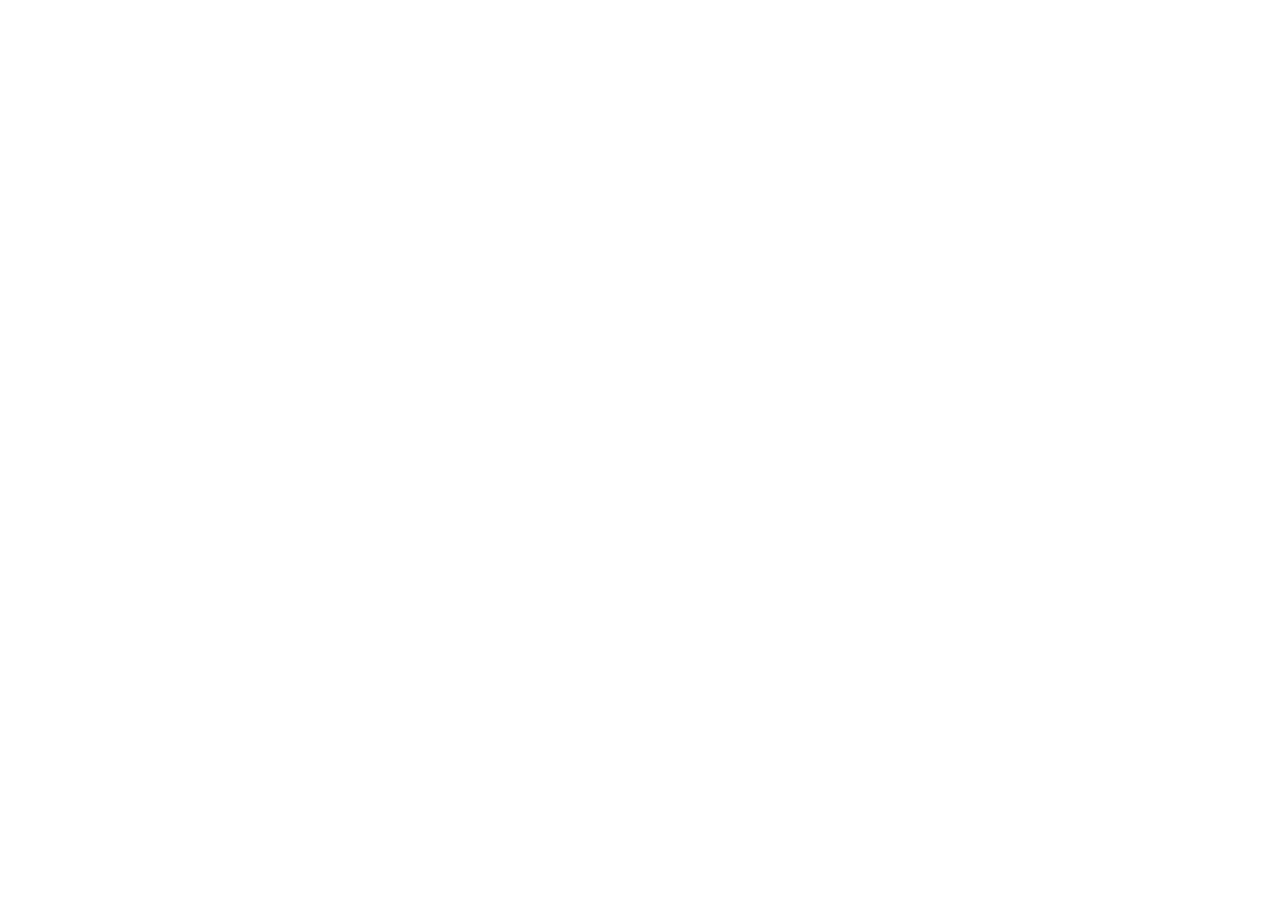
==== commit ec86906e: "Simplify UI and add 95 fuel import" ====
--- a/index.html
+++ b/index.html
@@ -3,12 +3,12 @@
 <head>
   <meta charset="utf-8">
   <meta name="viewport" content="width=device-width, initial-scale=1.0, viewport-fit=cover">
-  <meta name="description" content="Kinetic Oasis 手机版燃油记录 PWA，支持仪表盘、日志、趋势与离线访问。">
+  <meta name="description" content="Kinetic Oasis 鎵嬫満鐗堢噧娌硅褰?PWA锛屾敮鎸佷华琛ㄧ洏銆佹棩蹇椼€佽秼鍔夸笌绂荤嚎璁块棶銆?>
   <meta name="theme-color" content="#4d6300">
   <meta name="apple-mobile-web-app-capable" content="yes">
   <meta name="apple-mobile-web-app-status-bar-style" content="default">
   <meta name="apple-mobile-web-app-title" content="Kinetic Oasis">
-  <title>Kinetic Oasis - 仪表盘</title>
+  <title>Kinetic Oasis - 浠〃鐩?/title>
   <link rel="manifest" href="./manifest.webmanifest">
   <link rel="icon" href="./icons/icon-192.png" sizes="192x192" type="image/png">
   <link rel="apple-touch-icon" href="./icons/apple-touch-icon.png">
@@ -16,7 +16,7 @@
 </head>
 <body data-page="dashboard" data-nav-group="dashboard">
   <header class="topbar">
-    <a class="icon-button" href="./stats.html" aria-label="查看趋势">
+    <a class="icon-button" href="./stats.html" aria-label="鏌ョ湅瓒嬪娍">
       <svg class="icon" viewBox="0 0 24 24" aria-hidden="true">
         <path d="M4 18h16"></path>
         <path d="M7 15V9"></path>
@@ -31,7 +31,7 @@
         <h1 class="brand-title">Kinetic Oasis</h1>
       </div>
     </div>
-    <a class="icon-button icon-button-primary" href="./add.html" aria-label="添加记录">
+    <a class="icon-button icon-button-primary" href="./add.html" aria-label="娣诲姞璁板綍">
       <svg class="icon" viewBox="0 0 24 24" aria-hidden="true">
         <path d="M12 5v14"></path>
         <path d="M5 12h14"></path>
@@ -46,7 +46,7 @@
       <section class="hero-card hero-primary">
         <div class="hero-layout">
           <div>
-            <p class="hero-kicker">本月平均油耗</p>
+            <p class="hero-kicker">鏈湀骞冲潎娌硅€?/p>
             <div class="hero-row">
               <h2 class="hero-heading" id="dashboardEfficiency">--</h2>
               <span class="hero-unit">L/100km</span>
@@ -54,26 +54,26 @@
           </div>
           <div class="hero-chip-row">
             <span class="hero-chip hero-chip-strong" id="dashboardEfficiencyDelta">--</span>
-            <span class="hero-chip">当前车辆：<strong id="dashboardVehicleName">Kinetic Oasis</strong></span>
+            <span class="hero-chip">褰撳墠杞﹁締锛?strong id="dashboardVehicleName">Kinetic Oasis</strong></span>
           </div>
         </div>
       </section>
 
       <section class="metric-grid">
         <article class="metric-card metric-card-accent">
-          <p class="metric-label">本月油费</p>
-          <p class="metric-value" id="dashboardMonthlySpend">¥ 0.00</p>
+          <p class="metric-label">鏈湀娌硅垂</p>
+          <p class="metric-value" id="dashboardMonthlySpend">楼 0.00</p>
         </article>
         <article class="metric-card">
-          <p class="metric-label">加油次数</p>
-          <p class="metric-value" id="dashboardMonthlyCount">0 次</p>
+          <p class="metric-label">鍔犳补娆℃暟</p>
+          <p class="metric-value" id="dashboardMonthlyCount">0 娆?/p>
         </article>
         <article class="metric-card">
-          <p class="metric-label">总油量</p>
+          <p class="metric-label">鎬绘补閲?/p>
           <p class="metric-value" id="dashboardMonthlyLiters">0.00 L</p>
         </article>
         <article class="metric-card">
-          <p class="metric-label">里程覆盖</p>
+          <p class="metric-label">閲岀▼瑕嗙洊</p>
           <p class="metric-value" id="dashboardMonthlyDistance">0 km</p>
         </article>
       </section>
@@ -81,26 +81,26 @@
       <section class="panel soft">
         <div class="section-head">
           <div>
-            <p class="section-title">PWA 安装</p>
-            <h2>添加到手机主屏幕</h2>
+            <p class="section-title">PWA 瀹夎</p>
+            <h2>娣诲姞鍒版墜鏈轰富灞忓箷</h2>
           </div>
         </div>
         <div class="status-item">
           <div>
-            <strong>安装状态</strong>
-            <span class="muted" id="installStatus">请在支持的浏览器中打开站点，浏览器满足条件后会给出安装入口。</span>
+            <strong>瀹夎鐘舵€?/strong>
+            <span class="muted" id="installStatus">璇峰湪鏀寔鐨勬祻瑙堝櫒涓墦寮€绔欑偣锛屾祻瑙堝櫒婊¤冻鏉′欢鍚庝細缁欏嚭瀹夎鍏ュ彛銆?/span>
           </div>
-          <button class="button-secondary" id="installButton" type="button" hidden>安装应用</button>
+          <button class="button-secondary" id="installButton" type="button" hidden>瀹夎搴旂敤</button>
         </div>
       </section>
 
       <section class="panel">
         <div class="section-head">
           <div>
-            <p class="section-title">最近加油</p>
-            <h2>最新记录</h2>
+            <p class="section-title">鏈€杩戝姞娌?/p>
+            <h2>鏈€鏂拌褰?/h2>
           </div>
-          <a class="text-link" href="./logs.html">查看全部</a>
+          <a class="text-link" href="./logs.html">鏌ョ湅鍏ㄩ儴</a>
         </div>
         <div class="record-list" id="dashboardRecentRecords"></div>
       </section>
@@ -110,7 +110,7 @@
     </main>
   </div>
 
-  <a class="fab" href="./add.html" aria-label="新增记录">
+  <a class="fab" href="./add.html" aria-label="鏂板璁板綍">
     <svg class="icon" viewBox="0 0 24 24" aria-hidden="true">
       <path d="M12 5v14"></path>
       <path d="M5 12h14"></path>
@@ -118,13 +118,13 @@
   </a>
 
   <div class="bottom-nav-wrap">
-    <nav class="bottom-nav" aria-label="主导航">
+    <nav class="bottom-nav" aria-label="涓诲鑸?>
       <a class="nav-item" href="./index.html" data-nav="dashboard">
         <svg class="icon nav-icon" viewBox="0 0 24 24" aria-hidden="true">
           <path d="M4 12.5 12 5l8 7.5"></path>
           <path d="M6.5 10.5V19h11v-8.5"></path>
         </svg>
-        <span class="nav-label">仪表盘</span>
+        <span class="nav-label">浠〃鐩?/span>
       </a>
       <a class="nav-item" href="./logs.html" data-nav="logs">
         <svg class="icon nav-icon" viewBox="0 0 24 24" aria-hidden="true">
@@ -135,7 +135,7 @@
           <path d="M4 12h.01"></path>
           <path d="M4 18h.01"></path>
         </svg>
-        <span class="nav-label">记录</span>
+        <span class="nav-label">璁板綍</span>
       </a>
       <a class="nav-item" href="./stats.html" data-nav="stats">
         <svg class="icon nav-icon" viewBox="0 0 24 24" aria-hidden="true">
@@ -144,18 +144,18 @@
           <path d="M12 15V6"></path>
           <path d="M17 15v-3"></path>
         </svg>
-        <span class="nav-label">趋势</span>
+        <span class="nav-label">瓒嬪娍</span>
       </a>
       <a class="nav-item" href="./add.html" data-nav="add">
         <svg class="icon nav-icon" viewBox="0 0 24 24" aria-hidden="true">
           <path d="M12 5v14"></path>
           <path d="M5 12h14"></path>
         </svg>
-        <span class="nav-label">新增</span>
+        <span class="nav-label">鏂板</span>
       </a>
     </nav>
   </div>
 
-  <script src="./app.js"></script>
+  <script src="./app-clean.js"></script>
 </body>
 </html>
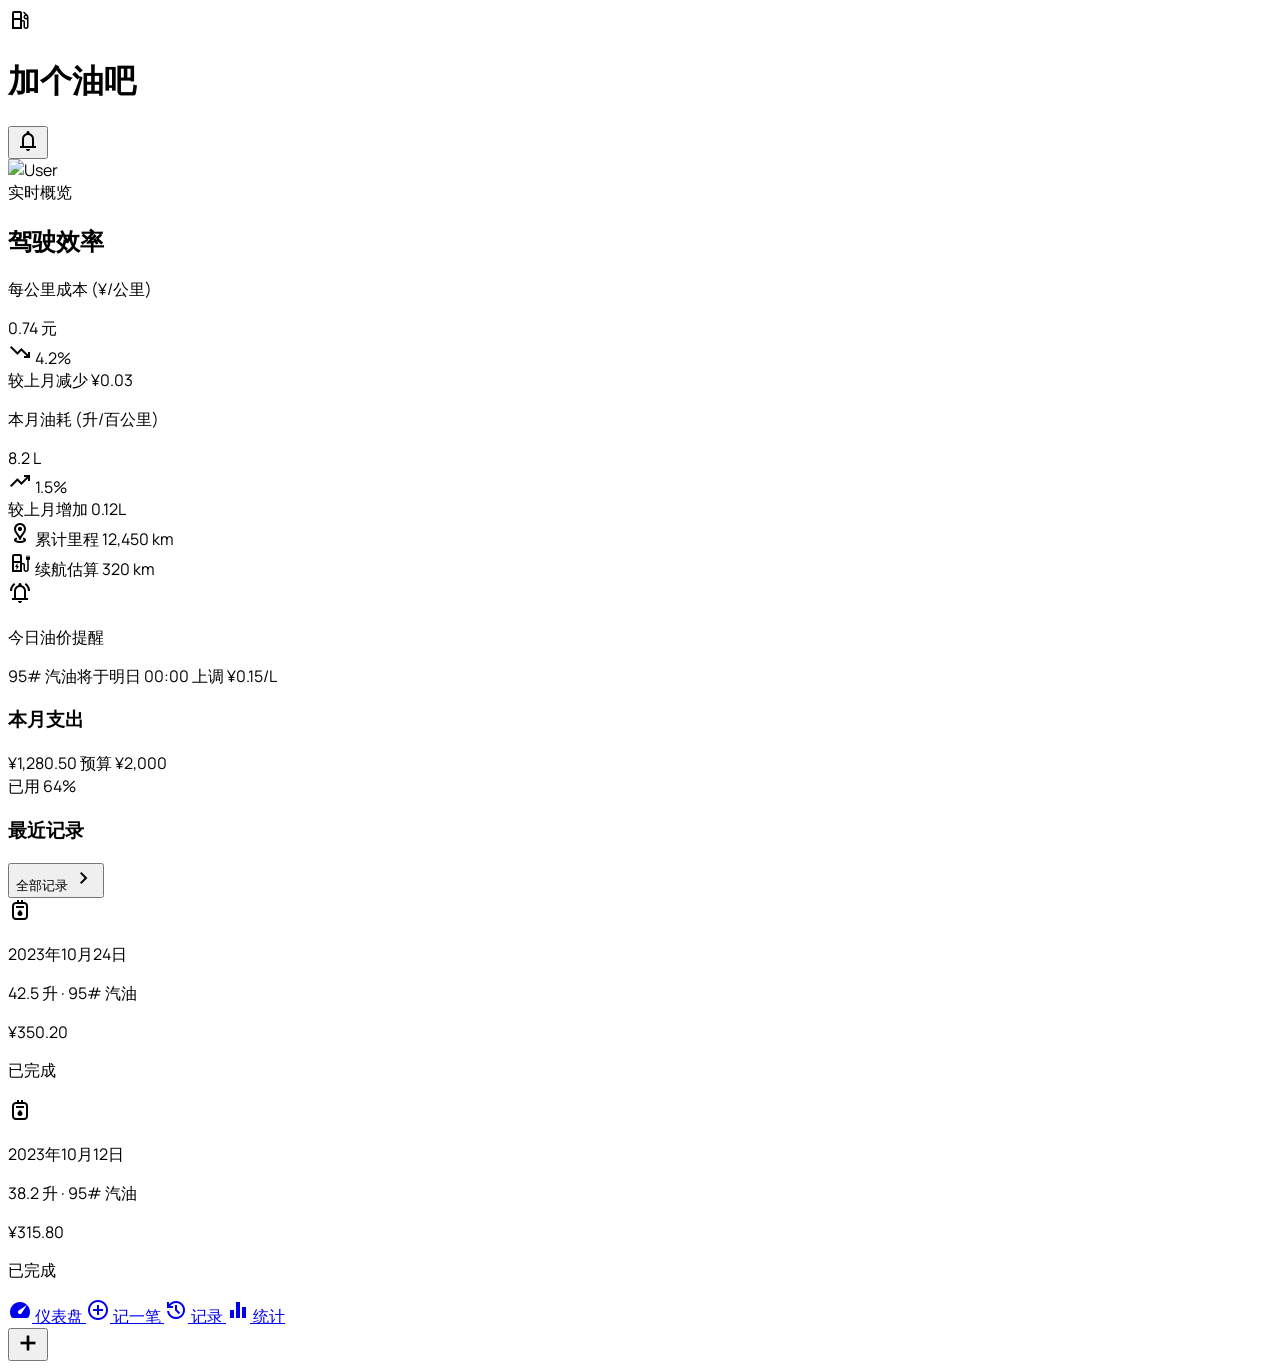
==== commit dbbdcbaf: "Replace four mobile pages with apple green version" ====
--- a/index.html
+++ b/index.html
@@ -1,161 +1,277 @@
 <!DOCTYPE html>
-<html lang="zh-CN">
-<head>
-  <meta charset="utf-8">
-  <meta name="viewport" content="width=device-width, initial-scale=1.0, viewport-fit=cover">
-  <meta name="description" content="Kinetic Oasis 鎵嬫満鐗堢噧娌硅褰?PWA锛屾敮鎸佷华琛ㄧ洏銆佹棩蹇椼€佽秼鍔夸笌绂荤嚎璁块棶銆?>
-  <meta name="theme-color" content="#4d6300">
-  <meta name="apple-mobile-web-app-capable" content="yes">
-  <meta name="apple-mobile-web-app-status-bar-style" content="default">
-  <meta name="apple-mobile-web-app-title" content="Kinetic Oasis">
-  <title>Kinetic Oasis - 浠〃鐩?/title>
-  <link rel="manifest" href="./manifest.webmanifest">
-  <link rel="icon" href="./icons/icon-192.png" sizes="192x192" type="image/png">
-  <link rel="apple-touch-icon" href="./icons/apple-touch-icon.png">
-  <link rel="stylesheet" href="./styles.css">
-</head>
-<body data-page="dashboard" data-nav-group="dashboard">
-  <header class="topbar">
-    <a class="icon-button" href="./stats.html" aria-label="鏌ョ湅瓒嬪娍">
-      <svg class="icon" viewBox="0 0 24 24" aria-hidden="true">
-        <path d="M4 18h16"></path>
-        <path d="M7 15V9"></path>
-        <path d="M12 15V6"></path>
-        <path d="M17 15v-3"></path>
-      </svg>
-    </a>
-    <div class="topbar-brand">
-      <span class="brand-mark" aria-hidden="true">KO</span>
-      <div class="brand-copy">
-        <p class="eyebrow">Fuel Tracker PWA</p>
-        <h1 class="brand-title">Kinetic Oasis</h1>
-      </div>
-    </div>
-    <a class="icon-button icon-button-primary" href="./add.html" aria-label="娣诲姞璁板綍">
-      <svg class="icon" viewBox="0 0 24 24" aria-hidden="true">
-        <path d="M12 5v14"></path>
-        <path d="M5 12h14"></path>
-      </svg>
-    </a>
-  </header>
 
-  <div class="app-shell">
-    <main class="main-stack">
-      <p class="notice-banner" id="pageFlash" hidden></p>
-
-      <section class="hero-card hero-primary">
-        <div class="hero-layout">
-          <div>
-            <p class="hero-kicker">鏈湀骞冲潎娌硅€?/p>
-            <div class="hero-row">
-              <h2 class="hero-heading" id="dashboardEfficiency">--</h2>
-              <span class="hero-unit">L/100km</span>
-            </div>
-          </div>
-          <div class="hero-chip-row">
-            <span class="hero-chip hero-chip-strong" id="dashboardEfficiencyDelta">--</span>
-            <span class="hero-chip">褰撳墠杞﹁締锛?strong id="dashboardVehicleName">Kinetic Oasis</strong></span>
-          </div>
-        </div>
-      </section>
-
-      <section class="metric-grid">
-        <article class="metric-card metric-card-accent">
-          <p class="metric-label">鏈湀娌硅垂</p>
-          <p class="metric-value" id="dashboardMonthlySpend">楼 0.00</p>
-        </article>
-        <article class="metric-card">
-          <p class="metric-label">鍔犳补娆℃暟</p>
-          <p class="metric-value" id="dashboardMonthlyCount">0 娆?/p>
-        </article>
-        <article class="metric-card">
-          <p class="metric-label">鎬绘补閲?/p>
-          <p class="metric-value" id="dashboardMonthlyLiters">0.00 L</p>
-        </article>
-        <article class="metric-card">
-          <p class="metric-label">閲岀▼瑕嗙洊</p>
-          <p class="metric-value" id="dashboardMonthlyDistance">0 km</p>
-        </article>
-      </section>
-
-      <section class="panel soft">
-        <div class="section-head">
-          <div>
-            <p class="section-title">PWA 瀹夎</p>
-            <h2>娣诲姞鍒版墜鏈轰富灞忓箷</h2>
-          </div>
-        </div>
-        <div class="status-item">
-          <div>
-            <strong>瀹夎鐘舵€?/strong>
-            <span class="muted" id="installStatus">璇峰湪鏀寔鐨勬祻瑙堝櫒涓墦寮€绔欑偣锛屾祻瑙堝櫒婊¤冻鏉′欢鍚庝細缁欏嚭瀹夎鍏ュ彛銆?/span>
-          </div>
-          <button class="button-secondary" id="installButton" type="button" hidden>瀹夎搴旂敤</button>
-        </div>
-      </section>
-
-      <section class="panel">
-        <div class="section-head">
-          <div>
-            <p class="section-title">鏈€杩戝姞娌?/p>
-            <h2>鏈€鏂拌褰?/h2>
-          </div>
-          <a class="text-link" href="./logs.html">鏌ョ湅鍏ㄩ儴</a>
-        </div>
-        <div class="record-list" id="dashboardRecentRecords"></div>
-      </section>
-
-      <section class="panel highlight" id="dashboardStationSpotlight"></section>
-      <div class="spacer-bottom"></div>
-    </main>
-  </div>
-
-  <a class="fab" href="./add.html" aria-label="鏂板璁板綍">
-    <svg class="icon" viewBox="0 0 24 24" aria-hidden="true">
-      <path d="M12 5v14"></path>
-      <path d="M5 12h14"></path>
-    </svg>
-  </a>
-
-  <div class="bottom-nav-wrap">
-    <nav class="bottom-nav" aria-label="涓诲鑸?>
-      <a class="nav-item" href="./index.html" data-nav="dashboard">
-        <svg class="icon nav-icon" viewBox="0 0 24 24" aria-hidden="true">
-          <path d="M4 12.5 12 5l8 7.5"></path>
-          <path d="M6.5 10.5V19h11v-8.5"></path>
-        </svg>
-        <span class="nav-label">浠〃鐩?/span>
-      </a>
-      <a class="nav-item" href="./logs.html" data-nav="logs">
-        <svg class="icon nav-icon" viewBox="0 0 24 24" aria-hidden="true">
-          <path d="M7 6h10"></path>
-          <path d="M7 12h10"></path>
-          <path d="M7 18h10"></path>
-          <path d="M4 6h.01"></path>
-          <path d="M4 12h.01"></path>
-          <path d="M4 18h.01"></path>
-        </svg>
-        <span class="nav-label">璁板綍</span>
-      </a>
-      <a class="nav-item" href="./stats.html" data-nav="stats">
-        <svg class="icon nav-icon" viewBox="0 0 24 24" aria-hidden="true">
-          <path d="M4 18h16"></path>
-          <path d="M7 15V9"></path>
-          <path d="M12 15V6"></path>
-          <path d="M17 15v-3"></path>
-        </svg>
-        <span class="nav-label">瓒嬪娍</span>
-      </a>
-      <a class="nav-item" href="./add.html" data-nav="add">
-        <svg class="icon nav-icon" viewBox="0 0 24 24" aria-hidden="true">
-          <path d="M12 5v14"></path>
-          <path d="M5 12h14"></path>
-        </svg>
-        <span class="nav-label">鏂板</span>
-      </a>
-    </nav>
-  </div>
-
-  <script src="./app-clean.js"></script>
-</body>
-</html>
+<html class="light" lang="zh-CN"><head>
+<meta charset="utf-8"/>
+<meta content="width=device-width, initial-scale=1.0" name="viewport"/>
+<script src="https://cdn.tailwindcss.com?plugins=forms,container-queries"></script>
+<link href="https://fonts.googleapis.com/css2?family=Manrope:wght@400;500;600;700;800&amp;display=swap" rel="stylesheet"/>
+<link href="https://fonts.googleapis.com/css2?family=Material+Symbols+Outlined:wght,FILL@100..700,0..1&amp;display=swap" rel="stylesheet"/>
+<link href="https://fonts.googleapis.com/css2?family=Material+Symbols+Outlined:wght,FILL@100..700,0..1&amp;display=swap" rel="stylesheet"/>
+<script id="tailwind-config">
+        tailwind.config = {
+            darkMode: "class",
+            theme: {
+                extend: {
+                    colors: {
+                        "tertiary": "#9c413d",
+                        "on-tertiary-fixed": "#410004",
+                        "on-surface": "#191c1a",
+                        "on-secondary-container": "#356e3c",
+                        "on-error-container": "#93000a",
+                        "background": "#f8faf6",
+                        "error-container": "#ffdad6",
+                        "on-primary-container": "#004d1a",
+                        "on-secondary": "#ffffff",
+                        "secondary-fixed-dim": "#98d599",
+                        "on-primary": "#ffffff",
+                        "outline": "#6d7b6b",
+                        "on-tertiary-fixed-variant": "#7e2a27",
+                        "primary-fixed-dim": "#53e16f",
+                        "secondary-container": "#b0efb0",
+                        "outline-variant": "#bccbb8",
+                        "on-secondary-fixed-variant": "#175123",
+                        "surface": "#f8faf6",
+                        "error": "#ba1a1a",
+                        "surface-dim": "#d8dbd7",
+                        "inverse-primary": "#53e16f",
+                        "on-primary-fixed": "#002107",
+                        "on-tertiary": "#ffffff",
+                        "on-secondary-fixed": "#002107",
+                        "on-background": "#191c1a",
+                        "surface-bright": "#f8faf6",
+                        "surface-container-highest": "#e1e3df",
+                        "secondary-fixed": "#b3f2b3",
+                        "on-tertiary-container": "#772523",
+                        "tertiary-fixed": "#ffdad7",
+                        "on-error": "#ffffff",
+                        "surface-tint": "#006e28",
+                        "inverse-surface": "#2e312f",
+                        "surface-container": "#eceeea",
+                        "primary": "#006e28",
+                        "secondary": "#316a38",
+                        "primary-fixed": "#72fe88",
+                        "tertiary-container": "#ff8e86",
+                        "inverse-on-surface": "#eff1ed",
+                        "surface-variant": "#e1e3df",
+                        "on-surface-variant": "#3d4a3c",
+                        "on-primary-fixed-variant": "#00531c",
+                        "tertiary-fixed-dim": "#ffb3ad",
+                        "primary-container": "#34c759",
+                        "surface-container-high": "#e7e9e5",
+                        "surface-container-lowest": "#ffffff",
+                        "surface-container-low": "#f2f4f0"
+                    },
+                    fontFamily: {
+                        "headline": ["Manrope", "PingFang SC", "sans-serif"],
+                        "body": ["Manrope", "PingFang SC", "sans-serif"],
+                        "label": ["Manrope", "PingFang SC", "sans-serif"]
+                    },
+                    borderRadius: {"DEFAULT": "1rem", "lg": "2rem", "xl": "3rem", "full": "9999px"},
+                },
+            },
+        }
+    </script>
+<style>
+        .material-symbols-outlined {
+            font-variation-settings: 'FILL' 0, 'wght' 400, 'GRAD' 0, 'opsz' 24;
+        }
+        body {
+            font-family: 'Manrope', 'PingFang SC', sans-serif;
+            -webkit-font-smoothing: antialiased;
+        }
+        .glass-nav {
+            backdrop-filter: blur(20px);
+            -webkit-backdrop-filter: blur(20px);
+        }
+        .tonal-shift-bg {
+            background: linear-gradient(180deg, #f8faf6 0%, #f2f4f0 100%);
+        }
+    </style>
+<style>
+    body {
+      min-height: max(884px, 100dvh);
+    }
+  </style>
+  </head>
+<body class="bg-background text-on-background min-h-screen pb-32">
+<!-- Top App Bar -->
+<header class="fixed top-0 w-full z-50 bg-stone-50/80 dark:bg-stone-900/80 backdrop-blur-xl">
+<div class="flex items-center justify-between px-6 py-4 w-full max-w-screen-xl mx-auto">
+<div class="flex items-center gap-2">
+<span class="material-symbols-outlined text-green-700 dark:text-green-400 text-2xl" data-icon="local_gas_station">local_gas_station</span>
+<h1 class="text-2xl font-bold tracking-tighter text-green-800 dark:text-green-200">加个油吧</h1>
+</div>
+<div class="flex items-center gap-4">
+<button class="w-10 h-10 rounded-full flex items-center justify-center hover:bg-stone-200/50 transition-colors">
+<span class="material-symbols-outlined text-on-surface-variant" data-icon="notifications">notifications</span>
+</button>
+<div class="w-10 h-10 rounded-full overflow-hidden border-2 border-primary-container">
+<img alt="User" data-alt="minimalist 3d avatar of a smiling young man with short dark hair on a soft sage green background" src="https://lh3.googleusercontent.com/aida-public/[base64]"/>
+</div>
+</div>
+</div>
+</header>
+<main class="pt-24 px-6 max-w-screen-xl mx-auto space-y-8">
+<!-- Header Section: Core Metrics -->
+<section class="space-y-6">
+<div class="flex flex-col gap-1">
+<span class="text-on-surface-variant font-medium tracking-wide text-sm">实时概览</span>
+<h2 class="text-headline-sm font-semibold text-on-surface">驾驶效率</h2>
+</div>
+<!-- Bento Grid: Primary Metrics -->
+<div class="grid grid-cols-1 md:grid-cols-2 gap-4">
+<!-- Per KM Cost -->
+<div class="bg-surface-container-lowest p-8 rounded-lg shadow-sm flex flex-col justify-between border border-white/50 relative overflow-hidden group">
+<div class="absolute -right-4 -top-4 w-32 h-32 bg-primary/5 rounded-full blur-3xl group-hover:bg-primary/10 transition-colors"></div>
+<div>
+<p class="text-on-surface-variant font-medium mb-2">每公里成本 (¥/公里)</p>
+<div class="flex items-baseline gap-2">
+<span class="text-5xl font-extrabold text-on-surface tracking-tighter">0.74</span>
+<span class="text-xl font-bold text-on-surface">元</span>
+</div>
+</div>
+<div class="mt-6 flex items-center gap-2">
+<div class="flex items-center text-primary font-bold bg-primary/10 px-3 py-1 rounded-full text-xs">
+<span class="material-symbols-outlined text-sm mr-1" data-icon="trending_down">trending_down</span>
+                            4.2%
+                        </div>
+<span class="text-on-surface-variant text-xs font-medium">较上月减少 ¥0.03</span>
+</div>
+</div>
+<!-- Monthly Fuel Consumption -->
+<div class="bg-surface-container-lowest p-8 rounded-lg shadow-sm flex flex-col justify-between border border-white/50 relative overflow-hidden group">
+<div class="absolute -right-4 -top-4 w-32 h-32 bg-secondary-container/20 rounded-full blur-3xl group-hover:bg-secondary-container/30 transition-colors"></div>
+<div>
+<p class="text-on-surface-variant font-medium mb-2">本月油耗 (升/百公里)</p>
+<div class="flex items-baseline gap-2">
+<span class="text-5xl font-extrabold text-on-surface tracking-tighter">8.2</span>
+<span class="text-xl font-bold text-on-surface">L</span>
+</div>
+</div>
+<div class="mt-6 flex items-center gap-2">
+<div class="flex items-center text-tertiary font-bold bg-tertiary/10 px-3 py-1 rounded-full text-xs">
+<span class="material-symbols-outlined text-sm mr-1" data-icon="trending_up">trending_up</span>
+                            1.5%
+                        </div>
+<span class="text-on-surface-variant text-xs font-medium">较上月增加 0.12L</span>
+</div>
+</div>
+</div>
+</div>
+</section>
+<!-- Secondary Metrics Grid -->
+<section class="grid grid-cols-2 md:grid-cols-4 gap-4">
+<!-- Cumulative Mileage -->
+<div class="bg-surface-container-low p-5 rounded-md flex flex-col gap-1">
+<span class="material-symbols-outlined text-primary mb-1" data-icon="distance">distance</span>
+<span class="text-xs text-on-surface-variant font-medium">累计里程</span>
+<span class="text-xl font-bold tracking-tight">12,450 km</span>
+</div>
+<!-- Range Estimation -->
+<div class="bg-surface-container-low p-5 rounded-md flex flex-col gap-1">
+<span class="material-symbols-outlined text-primary mb-1" data-icon="ev_station">ev_station</span>
+<span class="text-xs text-on-surface-variant font-medium">续航估算</span>
+<span class="text-xl font-bold tracking-tight">320 km</span>
+</div>
+<!-- Oil Price Alert -->
+<div class="col-span-2 bg-primary text-on-primary p-5 rounded-md relative overflow-hidden flex flex-col justify-center">
+<div class="z-10 flex items-center gap-3">
+<div class="bg-white/20 p-2 rounded-full">
+<span class="material-symbols-outlined text-white" data-icon="notifications_active">notifications_active</span>
+</div>
+<div>
+<p class="text-xs font-medium text-white/80">今日油价提醒</p>
+<p class="font-bold text-sm">95# 汽油将于明日 00:00 上调 ¥0.15/L</p>
+</div>
+</div>
+<div class="absolute right-0 top-0 h-full w-24 bg-gradient-to-l from-white/10 to-transparent"></div>
+</div>
+</section>
+<!-- Monthly Spend Progress -->
+<section class="bg-surface-container-lowest p-6 rounded-lg shadow-sm border border-white/50">
+<div class="flex justify-between items-end mb-6">
+<div>
+<h3 class="text-on-surface-variant font-medium text-sm mb-1">本月支出</h3>
+<div class="flex items-baseline gap-1">
+<span class="text-3xl font-extrabold tracking-tighter">¥1,280.50</span>
+<span class="text-xs text-on-surface-variant font-medium">预算 ¥2,000</span>
+</div>
+</div>
+<div class="text-right">
+<span class="text-primary font-bold text-sm">已用 64%</span>
+</div>
+</div>
+<div class="h-4 w-full bg-surface-container-highest rounded-full overflow-hidden">
+<div class="h-full bg-gradient-to-r from-primary to-primary-container rounded-full" style="width: 64%"></div>
+</div>
+</section>
+<!-- Recent Records -->
+<section class="space-y-4">
+<div class="flex justify-between items-center">
+<h3 class="text-title-md font-semibold text-on-surface">最近记录</h3>
+<button class="text-primary text-sm font-bold flex items-center gap-1">
+                    全部记录 <span class="material-symbols-outlined text-sm" data-icon="chevron_right">chevron_right</span>
+</button>
+</div>
+<div class="space-y-3">
+<!-- Record Item -->
+<div class="bg-surface-container-low p-4 rounded-md flex justify-between items-center group active:scale-[0.98] transition-transform">
+<div class="flex items-center gap-4">
+<div class="w-12 h-12 bg-white rounded-full flex items-center justify-center text-primary">
+<span class="material-symbols-outlined" data-icon="gas_meter">gas_meter</span>
+</div>
+<div>
+<p class="font-bold text-on-surface">2023年10月24日</p>
+<p class="text-xs text-on-surface-variant font-medium">42.5 升 · 95# 汽油</p>
+</div>
+</div>
+<div class="text-right">
+<p class="font-extrabold text-on-surface">¥350.20</p>
+<p class="text-[10px] text-primary font-bold bg-primary/5 px-2 py-0.5 rounded-full inline-block">已完成</p>
+</div>
+</div>
+<!-- Record Item -->
+<div class="bg-surface-container-low p-4 rounded-md flex justify-between items-center group active:scale-[0.98] transition-transform">
+<div class="flex items-center gap-4">
+<div class="w-12 h-12 bg-white rounded-full flex items-center justify-center text-primary">
+<span class="material-symbols-outlined" data-icon="gas_meter">gas_meter</span>
+</div>
+<div>
+<p class="font-bold text-on-surface">2023年10月12日</p>
+<p class="text-xs text-on-surface-variant font-medium">38.2 升 · 95# 汽油</p>
+</div>
+</div>
+<div class="text-right">
+<p class="font-extrabold text-on-surface">¥315.80</p>
+<p class="text-[10px] text-primary font-bold bg-primary/5 px-2 py-0.5 rounded-full inline-block">已完成</p>
+</div>
+</div>
+</div>
+</section>
+</main>
+<!-- Bottom Navigation Bar -->
+<nav class="fixed bottom-0 left-0 w-full flex justify-around items-center px-4 py-3 bg-stone-50/80 dark:bg-stone-900/80 backdrop-blur-xl rounded-t-[3rem] pb-safe shadow-[0_-4px_24px_rgba(0,0,0,0.04)] dark:shadow-none z-50">
+<!-- Active Nav Item -->
+<a class="flex flex-col items-center justify-center bg-green-500/10 dark:bg-green-400/15 text-green-700 dark:text-green-300 rounded-[2rem] px-5 py-2 active:scale-90 duration-300 ease-out" href="#">
+<span class="material-symbols-outlined mb-0.5" data-icon="speed" style="font-variation-settings: 'FILL' 1;">speed</span>
+<span class="font-['PingFang_SC'] font-medium text-[11px] tracking-wide">仪表盘</span>
+</a>
+<!-- Inactive Nav Items -->
+<a class="flex flex-col items-center justify-center text-stone-400 dark:text-stone-500 px-5 py-2 hover:text-green-600 dark:hover:text-green-300 transition-all active:scale-90 duration-300 ease-out" href="#">
+<span class="material-symbols-outlined mb-0.5" data-icon="add_circle">add_circle</span>
+<span class="font-['PingFang_SC'] font-medium text-[11px] tracking-wide">记一笔</span>
+</a>
+<a class="flex flex-col items-center justify-center text-stone-400 dark:text-stone-500 px-5 py-2 hover:text-green-600 dark:hover:text-green-300 transition-all active:scale-90 duration-300 ease-out" href="#">
+<span class="material-symbols-outlined mb-0.5" data-icon="history">history</span>
+<span class="font-['PingFang_SC'] font-medium text-[11px] tracking-wide">记录</span>
+</a>
+<a class="flex flex-col items-center justify-center text-stone-400 dark:text-stone-500 px-5 py-2 hover:text-green-600 dark:hover:text-green-300 transition-all active:scale-90 duration-300 ease-out" href="#">
+<span class="material-symbols-outlined mb-0.5" data-icon="equalizer">equalizer</span>
+<span class="font-['PingFang_SC'] font-medium text-[11px] tracking-wide">统计</span>
+</a>
+</nav>
+<!-- Floating Action Button (FAB) -->
+<button class="fixed bottom-24 right-6 w-14 h-14 bg-primary text-white rounded-full shadow-lg flex items-center justify-center active:scale-95 duration-200 transition-transform z-40">
+<span class="material-symbols-outlined text-2xl" data-icon="add" style="font-variation-settings: 'wght' 600;">add</span>
+</button>
+</body></html>
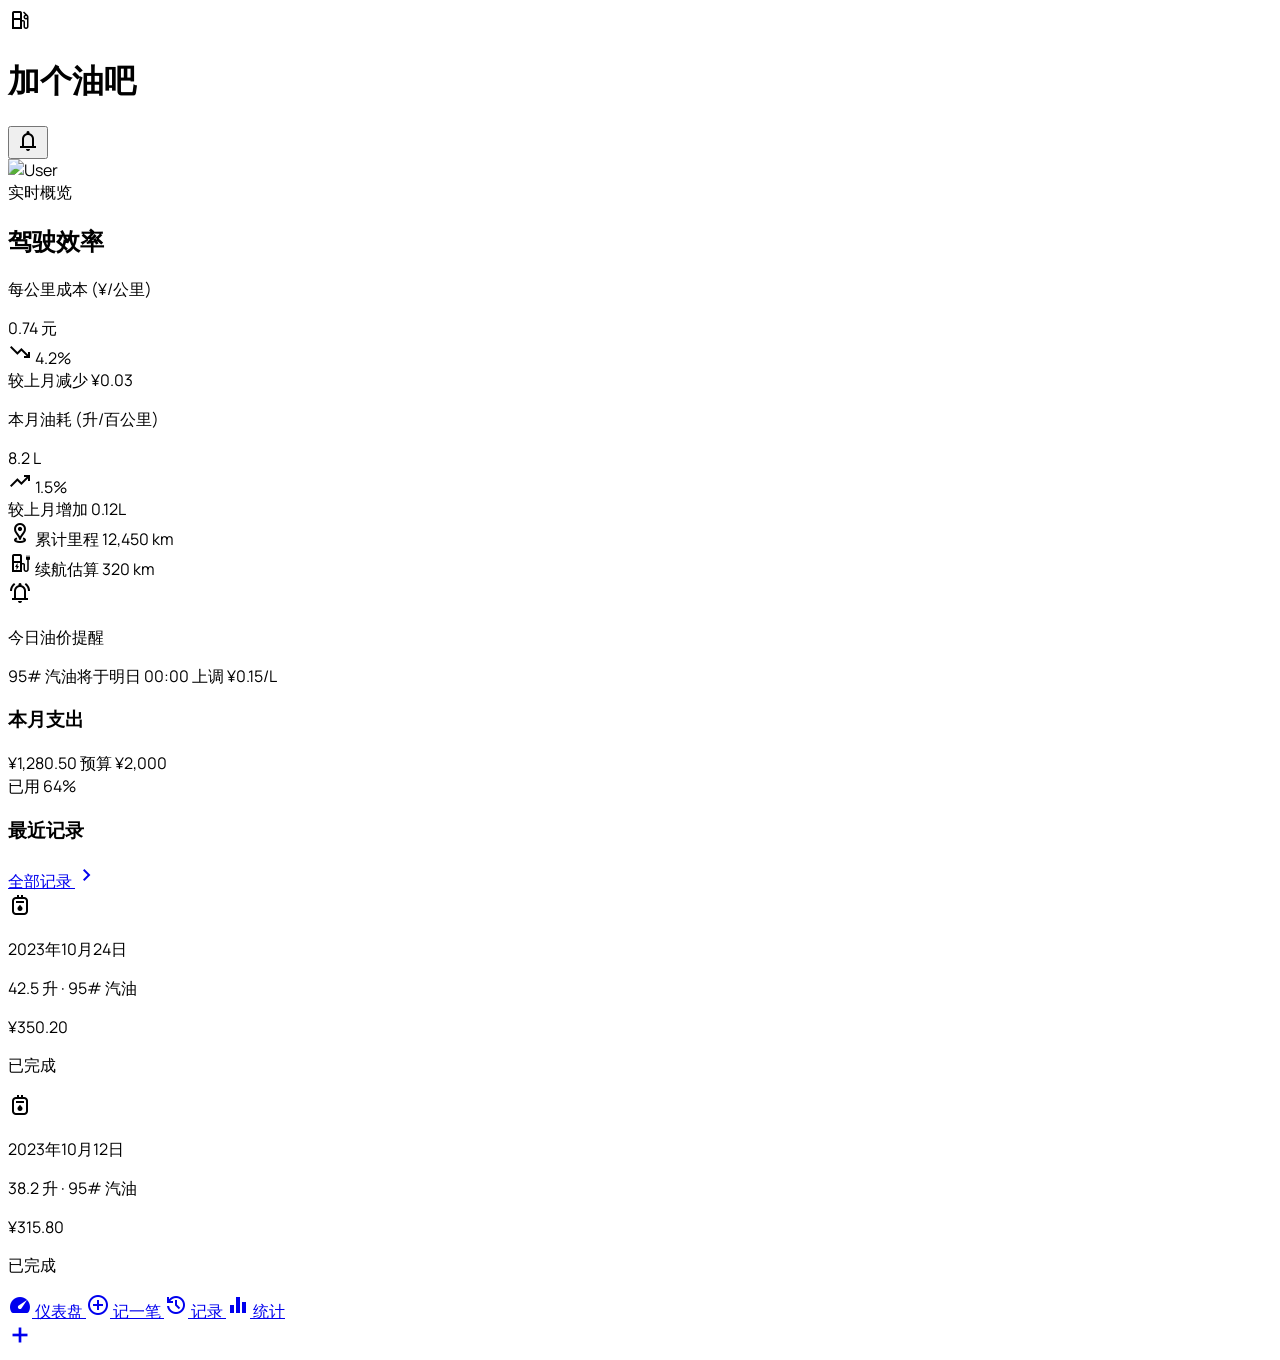
==== commit 4a51da19: "Wire new mobile pages into installable PWA shell" ====
--- a/index.html
+++ b/index.html
@@ -1,277 +1,286 @@
-<!DOCTYPE html>
-
+<!DOCTYPE html>
+
 <html class="light" lang="zh-CN"><head>
 <meta charset="utf-8"/>
 <meta content="width=device-width, initial-scale=1.0" name="viewport"/>
+<title>加个油吧</title>
+<meta content="#34c759" name="theme-color"/>
+<meta content="yes" name="apple-mobile-web-app-capable"/>
+<meta content="default" name="apple-mobile-web-app-status-bar-style"/>
+<meta content="加个油吧" name="apple-mobile-web-app-title"/>
+<link href="./manifest.webmanifest" rel="manifest"/>
+<link href="./icons/icon-192.png" rel="icon" sizes="192x192" type="image/png"/>
+<link href="./icons/apple-touch-icon.png" rel="apple-touch-icon"/>
 <script src="https://cdn.tailwindcss.com?plugins=forms,container-queries"></script>
-<link href="https://fonts.googleapis.com/css2?family=Manrope:wght@400;500;600;700;800&amp;display=swap" rel="stylesheet"/>
-<link href="https://fonts.googleapis.com/css2?family=Material+Symbols+Outlined:wght,FILL@100..700,0..1&amp;display=swap" rel="stylesheet"/>
-<link href="https://fonts.googleapis.com/css2?family=Material+Symbols+Outlined:wght,FILL@100..700,0..1&amp;display=swap" rel="stylesheet"/>
-<script id="tailwind-config">
-        tailwind.config = {
-            darkMode: "class",
-            theme: {
-                extend: {
-                    colors: {
-                        "tertiary": "#9c413d",
-                        "on-tertiary-fixed": "#410004",
-                        "on-surface": "#191c1a",
-                        "on-secondary-container": "#356e3c",
-                        "on-error-container": "#93000a",
-                        "background": "#f8faf6",
-                        "error-container": "#ffdad6",
-                        "on-primary-container": "#004d1a",
-                        "on-secondary": "#ffffff",
-                        "secondary-fixed-dim": "#98d599",
-                        "on-primary": "#ffffff",
-                        "outline": "#6d7b6b",
-                        "on-tertiary-fixed-variant": "#7e2a27",
-                        "primary-fixed-dim": "#53e16f",
-                        "secondary-container": "#b0efb0",
-                        "outline-variant": "#bccbb8",
-                        "on-secondary-fixed-variant": "#175123",
-                        "surface": "#f8faf6",
-                        "error": "#ba1a1a",
-                        "surface-dim": "#d8dbd7",
-                        "inverse-primary": "#53e16f",
-                        "on-primary-fixed": "#002107",
-                        "on-tertiary": "#ffffff",
-                        "on-secondary-fixed": "#002107",
-                        "on-background": "#191c1a",
-                        "surface-bright": "#f8faf6",
-                        "surface-container-highest": "#e1e3df",
-                        "secondary-fixed": "#b3f2b3",
-                        "on-tertiary-container": "#772523",
-                        "tertiary-fixed": "#ffdad7",
-                        "on-error": "#ffffff",
-                        "surface-tint": "#006e28",
-                        "inverse-surface": "#2e312f",
-                        "surface-container": "#eceeea",
-                        "primary": "#006e28",
-                        "secondary": "#316a38",
-                        "primary-fixed": "#72fe88",
-                        "tertiary-container": "#ff8e86",
-                        "inverse-on-surface": "#eff1ed",
-                        "surface-variant": "#e1e3df",
-                        "on-surface-variant": "#3d4a3c",
-                        "on-primary-fixed-variant": "#00531c",
-                        "tertiary-fixed-dim": "#ffb3ad",
-                        "primary-container": "#34c759",
-                        "surface-container-high": "#e7e9e5",
-                        "surface-container-lowest": "#ffffff",
-                        "surface-container-low": "#f2f4f0"
-                    },
-                    fontFamily: {
-                        "headline": ["Manrope", "PingFang SC", "sans-serif"],
-                        "body": ["Manrope", "PingFang SC", "sans-serif"],
-                        "label": ["Manrope", "PingFang SC", "sans-serif"]
-                    },
-                    borderRadius: {"DEFAULT": "1rem", "lg": "2rem", "xl": "3rem", "full": "9999px"},
-                },
-            },
-        }
-    </script>
-<style>
-        .material-symbols-outlined {
-            font-variation-settings: 'FILL' 0, 'wght' 400, 'GRAD' 0, 'opsz' 24;
-        }
-        body {
-            font-family: 'Manrope', 'PingFang SC', sans-serif;
-            -webkit-font-smoothing: antialiased;
-        }
-        .glass-nav {
-            backdrop-filter: blur(20px);
-            -webkit-backdrop-filter: blur(20px);
-        }
-        .tonal-shift-bg {
-            background: linear-gradient(180deg, #f8faf6 0%, #f2f4f0 100%);
-        }
-    </style>
-<style>
-    body {
-      min-height: max(884px, 100dvh);
-    }
-  </style>
-  </head>
-<body class="bg-background text-on-background min-h-screen pb-32">
-<!-- Top App Bar -->
-<header class="fixed top-0 w-full z-50 bg-stone-50/80 dark:bg-stone-900/80 backdrop-blur-xl">
-<div class="flex items-center justify-between px-6 py-4 w-full max-w-screen-xl mx-auto">
-<div class="flex items-center gap-2">
-<span class="material-symbols-outlined text-green-700 dark:text-green-400 text-2xl" data-icon="local_gas_station">local_gas_station</span>
-<h1 class="text-2xl font-bold tracking-tighter text-green-800 dark:text-green-200">加个油吧</h1>
-</div>
-<div class="flex items-center gap-4">
-<button class="w-10 h-10 rounded-full flex items-center justify-center hover:bg-stone-200/50 transition-colors">
-<span class="material-symbols-outlined text-on-surface-variant" data-icon="notifications">notifications</span>
-</button>
-<div class="w-10 h-10 rounded-full overflow-hidden border-2 border-primary-container">
-<img alt="User" data-alt="minimalist 3d avatar of a smiling young man with short dark hair on a soft sage green background" src="https://lh3.googleusercontent.com/aida-public/[base64]"/>
-</div>
-</div>
-</div>
-</header>
-<main class="pt-24 px-6 max-w-screen-xl mx-auto space-y-8">
-<!-- Header Section: Core Metrics -->
-<section class="space-y-6">
-<div class="flex flex-col gap-1">
-<span class="text-on-surface-variant font-medium tracking-wide text-sm">实时概览</span>
-<h2 class="text-headline-sm font-semibold text-on-surface">驾驶效率</h2>
-</div>
-<!-- Bento Grid: Primary Metrics -->
-<div class="grid grid-cols-1 md:grid-cols-2 gap-4">
-<!-- Per KM Cost -->
-<div class="bg-surface-container-lowest p-8 rounded-lg shadow-sm flex flex-col justify-between border border-white/50 relative overflow-hidden group">
-<div class="absolute -right-4 -top-4 w-32 h-32 bg-primary/5 rounded-full blur-3xl group-hover:bg-primary/10 transition-colors"></div>
-<div>
-<p class="text-on-surface-variant font-medium mb-2">每公里成本 (¥/公里)</p>
-<div class="flex items-baseline gap-2">
-<span class="text-5xl font-extrabold text-on-surface tracking-tighter">0.74</span>
-<span class="text-xl font-bold text-on-surface">元</span>
-</div>
-</div>
-<div class="mt-6 flex items-center gap-2">
-<div class="flex items-center text-primary font-bold bg-primary/10 px-3 py-1 rounded-full text-xs">
-<span class="material-symbols-outlined text-sm mr-1" data-icon="trending_down">trending_down</span>
-                            4.2%
-                        </div>
-<span class="text-on-surface-variant text-xs font-medium">较上月减少 ¥0.03</span>
-</div>
-</div>
-<!-- Monthly Fuel Consumption -->
-<div class="bg-surface-container-lowest p-8 rounded-lg shadow-sm flex flex-col justify-between border border-white/50 relative overflow-hidden group">
-<div class="absolute -right-4 -top-4 w-32 h-32 bg-secondary-container/20 rounded-full blur-3xl group-hover:bg-secondary-container/30 transition-colors"></div>
-<div>
-<p class="text-on-surface-variant font-medium mb-2">本月油耗 (升/百公里)</p>
-<div class="flex items-baseline gap-2">
-<span class="text-5xl font-extrabold text-on-surface tracking-tighter">8.2</span>
-<span class="text-xl font-bold text-on-surface">L</span>
-</div>
-</div>
-<div class="mt-6 flex items-center gap-2">
-<div class="flex items-center text-tertiary font-bold bg-tertiary/10 px-3 py-1 rounded-full text-xs">
-<span class="material-symbols-outlined text-sm mr-1" data-icon="trending_up">trending_up</span>
-                            1.5%
-                        </div>
-<span class="text-on-surface-variant text-xs font-medium">较上月增加 0.12L</span>
-</div>
-</div>
-</div>
-</div>
-</section>
-<!-- Secondary Metrics Grid -->
-<section class="grid grid-cols-2 md:grid-cols-4 gap-4">
-<!-- Cumulative Mileage -->
-<div class="bg-surface-container-low p-5 rounded-md flex flex-col gap-1">
-<span class="material-symbols-outlined text-primary mb-1" data-icon="distance">distance</span>
-<span class="text-xs text-on-surface-variant font-medium">累计里程</span>
-<span class="text-xl font-bold tracking-tight">12,450 km</span>
-</div>
-<!-- Range Estimation -->
-<div class="bg-surface-container-low p-5 rounded-md flex flex-col gap-1">
-<span class="material-symbols-outlined text-primary mb-1" data-icon="ev_station">ev_station</span>
-<span class="text-xs text-on-surface-variant font-medium">续航估算</span>
-<span class="text-xl font-bold tracking-tight">320 km</span>
-</div>
-<!-- Oil Price Alert -->
-<div class="col-span-2 bg-primary text-on-primary p-5 rounded-md relative overflow-hidden flex flex-col justify-center">
-<div class="z-10 flex items-center gap-3">
-<div class="bg-white/20 p-2 rounded-full">
-<span class="material-symbols-outlined text-white" data-icon="notifications_active">notifications_active</span>
-</div>
-<div>
-<p class="text-xs font-medium text-white/80">今日油价提醒</p>
-<p class="font-bold text-sm">95# 汽油将于明日 00:00 上调 ¥0.15/L</p>
-</div>
-</div>
-<div class="absolute right-0 top-0 h-full w-24 bg-gradient-to-l from-white/10 to-transparent"></div>
-</div>
-</section>
-<!-- Monthly Spend Progress -->
-<section class="bg-surface-container-lowest p-6 rounded-lg shadow-sm border border-white/50">
-<div class="flex justify-between items-end mb-6">
-<div>
-<h3 class="text-on-surface-variant font-medium text-sm mb-1">本月支出</h3>
-<div class="flex items-baseline gap-1">
-<span class="text-3xl font-extrabold tracking-tighter">¥1,280.50</span>
-<span class="text-xs text-on-surface-variant font-medium">预算 ¥2,000</span>
-</div>
-</div>
-<div class="text-right">
-<span class="text-primary font-bold text-sm">已用 64%</span>
-</div>
-</div>
-<div class="h-4 w-full bg-surface-container-highest rounded-full overflow-hidden">
-<div class="h-full bg-gradient-to-r from-primary to-primary-container rounded-full" style="width: 64%"></div>
-</div>
-</section>
-<!-- Recent Records -->
-<section class="space-y-4">
-<div class="flex justify-between items-center">
-<h3 class="text-title-md font-semibold text-on-surface">最近记录</h3>
-<button class="text-primary text-sm font-bold flex items-center gap-1">
+<link href="https://fonts.googleapis.com/css2?family=Manrope:wght@400;500;600;700;800&amp;display=swap" rel="stylesheet"/>
+<link href="https://fonts.googleapis.com/css2?family=Material+Symbols+Outlined:wght,FILL@100..700,0..1&amp;display=swap" rel="stylesheet"/>
+<link href="https://fonts.googleapis.com/css2?family=Material+Symbols+Outlined:wght,FILL@100..700,0..1&amp;display=swap" rel="stylesheet"/>
+<script id="tailwind-config">
+        tailwind.config = {
+            darkMode: "class",
+            theme: {
+                extend: {
+                    colors: {
+                        "tertiary": "#9c413d",
+                        "on-tertiary-fixed": "#410004",
+                        "on-surface": "#191c1a",
+                        "on-secondary-container": "#356e3c",
+                        "on-error-container": "#93000a",
+                        "background": "#f8faf6",
+                        "error-container": "#ffdad6",
+                        "on-primary-container": "#004d1a",
+                        "on-secondary": "#ffffff",
+                        "secondary-fixed-dim": "#98d599",
+                        "on-primary": "#ffffff",
+                        "outline": "#6d7b6b",
+                        "on-tertiary-fixed-variant": "#7e2a27",
+                        "primary-fixed-dim": "#53e16f",
+                        "secondary-container": "#b0efb0",
+                        "outline-variant": "#bccbb8",
+                        "on-secondary-fixed-variant": "#175123",
+                        "surface": "#f8faf6",
+                        "error": "#ba1a1a",
+                        "surface-dim": "#d8dbd7",
+                        "inverse-primary": "#53e16f",
+                        "on-primary-fixed": "#002107",
+                        "on-tertiary": "#ffffff",
+                        "on-secondary-fixed": "#002107",
+                        "on-background": "#191c1a",
+                        "surface-bright": "#f8faf6",
+                        "surface-container-highest": "#e1e3df",
+                        "secondary-fixed": "#b3f2b3",
+                        "on-tertiary-container": "#772523",
+                        "tertiary-fixed": "#ffdad7",
+                        "on-error": "#ffffff",
+                        "surface-tint": "#006e28",
+                        "inverse-surface": "#2e312f",
+                        "surface-container": "#eceeea",
+                        "primary": "#006e28",
+                        "secondary": "#316a38",
+                        "primary-fixed": "#72fe88",
+                        "tertiary-container": "#ff8e86",
+                        "inverse-on-surface": "#eff1ed",
+                        "surface-variant": "#e1e3df",
+                        "on-surface-variant": "#3d4a3c",
+                        "on-primary-fixed-variant": "#00531c",
+                        "tertiary-fixed-dim": "#ffb3ad",
+                        "primary-container": "#34c759",
+                        "surface-container-high": "#e7e9e5",
+                        "surface-container-lowest": "#ffffff",
+                        "surface-container-low": "#f2f4f0"
+                    },
+                    fontFamily: {
+                        "headline": ["Manrope", "PingFang SC", "sans-serif"],
+                        "body": ["Manrope", "PingFang SC", "sans-serif"],
+                        "label": ["Manrope", "PingFang SC", "sans-serif"]
+                    },
+                    borderRadius: {"DEFAULT": "1rem", "lg": "2rem", "xl": "3rem", "full": "9999px"},
+                },
+            },
+        }
+    </script>
+<style>
+        .material-symbols-outlined {
+            font-variation-settings: 'FILL' 0, 'wght' 400, 'GRAD' 0, 'opsz' 24;
+        }
+        body {
+            font-family: 'Manrope', 'PingFang SC', sans-serif;
+            -webkit-font-smoothing: antialiased;
+        }
+        .glass-nav {
+            backdrop-filter: blur(20px);
+            -webkit-backdrop-filter: blur(20px);
+        }
+        .tonal-shift-bg {
+            background: linear-gradient(180deg, #f8faf6 0%, #f2f4f0 100%);
+        }
+    </style>
+<style>
+    body {
+      min-height: max(884px, 100dvh);
+    }
+  </style>
+  </head>
+<body class="bg-background text-on-background min-h-screen pb-32">
+<!-- Top App Bar -->
+<header class="fixed top-0 w-full z-50 bg-stone-50/80 dark:bg-stone-900/80 backdrop-blur-xl">
+<div class="flex items-center justify-between px-6 py-4 w-full max-w-screen-xl mx-auto">
+<div class="flex items-center gap-2">
+<span class="material-symbols-outlined text-green-700 dark:text-green-400 text-2xl" data-icon="local_gas_station">local_gas_station</span>
+<h1 class="text-2xl font-bold tracking-tighter text-green-800 dark:text-green-200">加个油吧</h1>
+</div>
+<div class="flex items-center gap-4">
+<button class="w-10 h-10 rounded-full flex items-center justify-center hover:bg-stone-200/50 transition-colors">
+<span class="material-symbols-outlined text-on-surface-variant" data-icon="notifications">notifications</span>
+</button>
+<div class="w-10 h-10 rounded-full overflow-hidden border-2 border-primary-container">
+<img alt="User" data-alt="minimalist 3d avatar of a smiling young man with short dark hair on a soft sage green background" src="https://lh3.googleusercontent.com/aida-public/[base64]"/>
+</div>
+</div>
+</div>
+</header>
+<main class="pt-24 px-6 max-w-screen-xl mx-auto space-y-8">
+<!-- Header Section: Core Metrics -->
+<section class="space-y-6">
+<div class="flex flex-col gap-1">
+<span class="text-on-surface-variant font-medium tracking-wide text-sm">实时概览</span>
+<h2 class="text-headline-sm font-semibold text-on-surface">驾驶效率</h2>
+</div>
+<!-- Bento Grid: Primary Metrics -->
+<div class="grid grid-cols-1 md:grid-cols-2 gap-4">
+<!-- Per KM Cost -->
+<div class="bg-surface-container-lowest p-8 rounded-lg shadow-sm flex flex-col justify-between border border-white/50 relative overflow-hidden group">
+<div class="absolute -right-4 -top-4 w-32 h-32 bg-primary/5 rounded-full blur-3xl group-hover:bg-primary/10 transition-colors"></div>
+<div>
+<p class="text-on-surface-variant font-medium mb-2">每公里成本 (¥/公里)</p>
+<div class="flex items-baseline gap-2">
+<span class="text-5xl font-extrabold text-on-surface tracking-tighter">0.74</span>
+<span class="text-xl font-bold text-on-surface">元</span>
+</div>
+</div>
+<div class="mt-6 flex items-center gap-2">
+<div class="flex items-center text-primary font-bold bg-primary/10 px-3 py-1 rounded-full text-xs">
+<span class="material-symbols-outlined text-sm mr-1" data-icon="trending_down">trending_down</span>
+                            4.2%
+                        </div>
+<span class="text-on-surface-variant text-xs font-medium">较上月减少 ¥0.03</span>
+</div>
+</div>
+<!-- Monthly Fuel Consumption -->
+<div class="bg-surface-container-lowest p-8 rounded-lg shadow-sm flex flex-col justify-between border border-white/50 relative overflow-hidden group">
+<div class="absolute -right-4 -top-4 w-32 h-32 bg-secondary-container/20 rounded-full blur-3xl group-hover:bg-secondary-container/30 transition-colors"></div>
+<div>
+<p class="text-on-surface-variant font-medium mb-2">本月油耗 (升/百公里)</p>
+<div class="flex items-baseline gap-2">
+<span class="text-5xl font-extrabold text-on-surface tracking-tighter">8.2</span>
+<span class="text-xl font-bold text-on-surface">L</span>
+</div>
+</div>
+<div class="mt-6 flex items-center gap-2">
+<div class="flex items-center text-tertiary font-bold bg-tertiary/10 px-3 py-1 rounded-full text-xs">
+<span class="material-symbols-outlined text-sm mr-1" data-icon="trending_up">trending_up</span>
+                            1.5%
+                        </div>
+<span class="text-on-surface-variant text-xs font-medium">较上月增加 0.12L</span>
+</div>
+</div>
+</div>
+</div>
+</section>
+<!-- Secondary Metrics Grid -->
+<section class="grid grid-cols-2 md:grid-cols-4 gap-4">
+<!-- Cumulative Mileage -->
+<div class="bg-surface-container-low p-5 rounded-md flex flex-col gap-1">
+<span class="material-symbols-outlined text-primary mb-1" data-icon="distance">distance</span>
+<span class="text-xs text-on-surface-variant font-medium">累计里程</span>
+<span class="text-xl font-bold tracking-tight">12,450 km</span>
+</div>
+<!-- Range Estimation -->
+<div class="bg-surface-container-low p-5 rounded-md flex flex-col gap-1">
+<span class="material-symbols-outlined text-primary mb-1" data-icon="ev_station">ev_station</span>
+<span class="text-xs text-on-surface-variant font-medium">续航估算</span>
+<span class="text-xl font-bold tracking-tight">320 km</span>
+</div>
+<!-- Oil Price Alert -->
+<div class="col-span-2 bg-primary text-on-primary p-5 rounded-md relative overflow-hidden flex flex-col justify-center">
+<div class="z-10 flex items-center gap-3">
+<div class="bg-white/20 p-2 rounded-full">
+<span class="material-symbols-outlined text-white" data-icon="notifications_active">notifications_active</span>
+</div>
+<div>
+<p class="text-xs font-medium text-white/80">今日油价提醒</p>
+<p class="font-bold text-sm">95# 汽油将于明日 00:00 上调 ¥0.15/L</p>
+</div>
+</div>
+<div class="absolute right-0 top-0 h-full w-24 bg-gradient-to-l from-white/10 to-transparent"></div>
+</div>
+</section>
+<!-- Monthly Spend Progress -->
+<section class="bg-surface-container-lowest p-6 rounded-lg shadow-sm border border-white/50">
+<div class="flex justify-between items-end mb-6">
+<div>
+<h3 class="text-on-surface-variant font-medium text-sm mb-1">本月支出</h3>
+<div class="flex items-baseline gap-1">
+<span class="text-3xl font-extrabold tracking-tighter">¥1,280.50</span>
+<span class="text-xs text-on-surface-variant font-medium">预算 ¥2,000</span>
+</div>
+</div>
+<div class="text-right">
+<span class="text-primary font-bold text-sm">已用 64%</span>
+</div>
+</div>
+<div class="h-4 w-full bg-surface-container-highest rounded-full overflow-hidden">
+<div class="h-full bg-gradient-to-r from-primary to-primary-container rounded-full" style="width: 64%"></div>
+</div>
+</section>
+<!-- Recent Records -->
+<section class="space-y-4">
+<div class="flex justify-between items-center">
+<h3 class="text-title-md font-semibold text-on-surface">最近记录</h3>
+<a class="text-primary text-sm font-bold flex items-center gap-1" href="./logs.html">
                     全部记录 <span class="material-symbols-outlined text-sm" data-icon="chevron_right">chevron_right</span>
-</button>
-</div>
-<div class="space-y-3">
-<!-- Record Item -->
-<div class="bg-surface-container-low p-4 rounded-md flex justify-between items-center group active:scale-[0.98] transition-transform">
-<div class="flex items-center gap-4">
-<div class="w-12 h-12 bg-white rounded-full flex items-center justify-center text-primary">
-<span class="material-symbols-outlined" data-icon="gas_meter">gas_meter</span>
-</div>
-<div>
-<p class="font-bold text-on-surface">2023年10月24日</p>
-<p class="text-xs text-on-surface-variant font-medium">42.5 升 · 95# 汽油</p>
-</div>
-</div>
-<div class="text-right">
-<p class="font-extrabold text-on-surface">¥350.20</p>
-<p class="text-[10px] text-primary font-bold bg-primary/5 px-2 py-0.5 rounded-full inline-block">已完成</p>
-</div>
-</div>
-<!-- Record Item -->
-<div class="bg-surface-container-low p-4 rounded-md flex justify-between items-center group active:scale-[0.98] transition-transform">
-<div class="flex items-center gap-4">
-<div class="w-12 h-12 bg-white rounded-full flex items-center justify-center text-primary">
-<span class="material-symbols-outlined" data-icon="gas_meter">gas_meter</span>
-</div>
-<div>
-<p class="font-bold text-on-surface">2023年10月12日</p>
-<p class="text-xs text-on-surface-variant font-medium">38.2 升 · 95# 汽油</p>
-</div>
-</div>
-<div class="text-right">
-<p class="font-extrabold text-on-surface">¥315.80</p>
-<p class="text-[10px] text-primary font-bold bg-primary/5 px-2 py-0.5 rounded-full inline-block">已完成</p>
-</div>
-</div>
-</div>
-</section>
-</main>
-<!-- Bottom Navigation Bar -->
-<nav class="fixed bottom-0 left-0 w-full flex justify-around items-center px-4 py-3 bg-stone-50/80 dark:bg-stone-900/80 backdrop-blur-xl rounded-t-[3rem] pb-safe shadow-[0_-4px_24px_rgba(0,0,0,0.04)] dark:shadow-none z-50">
-<!-- Active Nav Item -->
-<a class="flex flex-col items-center justify-center bg-green-500/10 dark:bg-green-400/15 text-green-700 dark:text-green-300 rounded-[2rem] px-5 py-2 active:scale-90 duration-300 ease-out" href="#">
-<span class="material-symbols-outlined mb-0.5" data-icon="speed" style="font-variation-settings: 'FILL' 1;">speed</span>
-<span class="font-['PingFang_SC'] font-medium text-[11px] tracking-wide">仪表盘</span>
 </a>
-<!-- Inactive Nav Items -->
-<a class="flex flex-col items-center justify-center text-stone-400 dark:text-stone-500 px-5 py-2 hover:text-green-600 dark:hover:text-green-300 transition-all active:scale-90 duration-300 ease-out" href="#">
-<span class="material-symbols-outlined mb-0.5" data-icon="add_circle">add_circle</span>
-<span class="font-['PingFang_SC'] font-medium text-[11px] tracking-wide">记一笔</span>
+</div>
+<div class="space-y-3">
+<!-- Record Item -->
+<div class="bg-surface-container-low p-4 rounded-md flex justify-between items-center group active:scale-[0.98] transition-transform">
+<div class="flex items-center gap-4">
+<div class="w-12 h-12 bg-white rounded-full flex items-center justify-center text-primary">
+<span class="material-symbols-outlined" data-icon="gas_meter">gas_meter</span>
+</div>
+<div>
+<p class="font-bold text-on-surface">2023年10月24日</p>
+<p class="text-xs text-on-surface-variant font-medium">42.5 升 · 95# 汽油</p>
+</div>
+</div>
+<div class="text-right">
+<p class="font-extrabold text-on-surface">¥350.20</p>
+<p class="text-[10px] text-primary font-bold bg-primary/5 px-2 py-0.5 rounded-full inline-block">已完成</p>
+</div>
+</div>
+<!-- Record Item -->
+<div class="bg-surface-container-low p-4 rounded-md flex justify-between items-center group active:scale-[0.98] transition-transform">
+<div class="flex items-center gap-4">
+<div class="w-12 h-12 bg-white rounded-full flex items-center justify-center text-primary">
+<span class="material-symbols-outlined" data-icon="gas_meter">gas_meter</span>
+</div>
+<div>
+<p class="font-bold text-on-surface">2023年10月12日</p>
+<p class="text-xs text-on-surface-variant font-medium">38.2 升 · 95# 汽油</p>
+</div>
+</div>
+<div class="text-right">
+<p class="font-extrabold text-on-surface">¥315.80</p>
+<p class="text-[10px] text-primary font-bold bg-primary/5 px-2 py-0.5 rounded-full inline-block">已完成</p>
+</div>
+</div>
+</div>
+</section>
+</main>
+<!-- Bottom Navigation Bar -->
+<nav class="fixed bottom-0 left-0 w-full flex justify-around items-center px-4 py-3 bg-stone-50/80 dark:bg-stone-900/80 backdrop-blur-xl rounded-t-[3rem] pb-safe shadow-[0_-4px_24px_rgba(0,0,0,0.04)] dark:shadow-none z-50">
+<!-- Active Nav Item -->
+<a class="flex flex-col items-center justify-center bg-green-500/10 dark:bg-green-400/15 text-green-700 dark:text-green-300 rounded-[2rem] px-5 py-2 active:scale-90 duration-300 ease-out" href="./index.html">
+<span class="material-symbols-outlined mb-0.5" data-icon="speed" style="font-variation-settings: 'FILL' 1;">speed</span>
+<span class="font-['PingFang_SC'] font-medium text-[11px] tracking-wide">仪表盘</span>
+</a>
+<!-- Inactive Nav Items -->
+<a class="flex flex-col items-center justify-center text-stone-400 dark:text-stone-500 px-5 py-2 hover:text-green-600 dark:hover:text-green-300 transition-all active:scale-90 duration-300 ease-out" href="./add.html">
+<span class="material-symbols-outlined mb-0.5" data-icon="add_circle">add_circle</span>
+<span class="font-['PingFang_SC'] font-medium text-[11px] tracking-wide">记一笔</span>
+</a>
+<a class="flex flex-col items-center justify-center text-stone-400 dark:text-stone-500 px-5 py-2 hover:text-green-600 dark:hover:text-green-300 transition-all active:scale-90 duration-300 ease-out" href="./logs.html">
+<span class="material-symbols-outlined mb-0.5" data-icon="history">history</span>
+<span class="font-['PingFang_SC'] font-medium text-[11px] tracking-wide">记录</span>
+</a>
+<a class="flex flex-col items-center justify-center text-stone-400 dark:text-stone-500 px-5 py-2 hover:text-green-600 dark:hover:text-green-300 transition-all active:scale-90 duration-300 ease-out" href="./stats.html">
+<span class="material-symbols-outlined mb-0.5" data-icon="equalizer">equalizer</span>
+<span class="font-['PingFang_SC'] font-medium text-[11px] tracking-wide">统计</span>
+</a>
+</nav>
+<!-- Floating Action Button (FAB) -->
+<a aria-label="添加记录" class="fixed bottom-24 right-6 w-14 h-14 bg-primary text-white rounded-full shadow-lg flex items-center justify-center active:scale-95 duration-200 transition-transform z-40" href="./add.html">
+<span class="material-symbols-outlined text-2xl" data-icon="add" style="font-variation-settings: 'wght' 600;">add</span>
 </a>
-<a class="flex flex-col items-center justify-center text-stone-400 dark:text-stone-500 px-5 py-2 hover:text-green-600 dark:hover:text-green-300 transition-all active:scale-90 duration-300 ease-out" href="#">
-<span class="material-symbols-outlined mb-0.5" data-icon="history">history</span>
-<span class="font-['PingFang_SC'] font-medium text-[11px] tracking-wide">记录</span>
-</a>
-<a class="flex flex-col items-center justify-center text-stone-400 dark:text-stone-500 px-5 py-2 hover:text-green-600 dark:hover:text-green-300 transition-all active:scale-90 duration-300 ease-out" href="#">
-<span class="material-symbols-outlined mb-0.5" data-icon="equalizer">equalizer</span>
-<span class="font-['PingFang_SC'] font-medium text-[11px] tracking-wide">统计</span>
-</a>
-</nav>
-<!-- Floating Action Button (FAB) -->
-<button class="fixed bottom-24 right-6 w-14 h-14 bg-primary text-white rounded-full shadow-lg flex items-center justify-center active:scale-95 duration-200 transition-transform z-40">
-<span class="material-symbols-outlined text-2xl" data-icon="add" style="font-variation-settings: 'wght' 600;">add</span>
-</button>
+<script defer src="./pwa.js"></script>
 </body></html>
